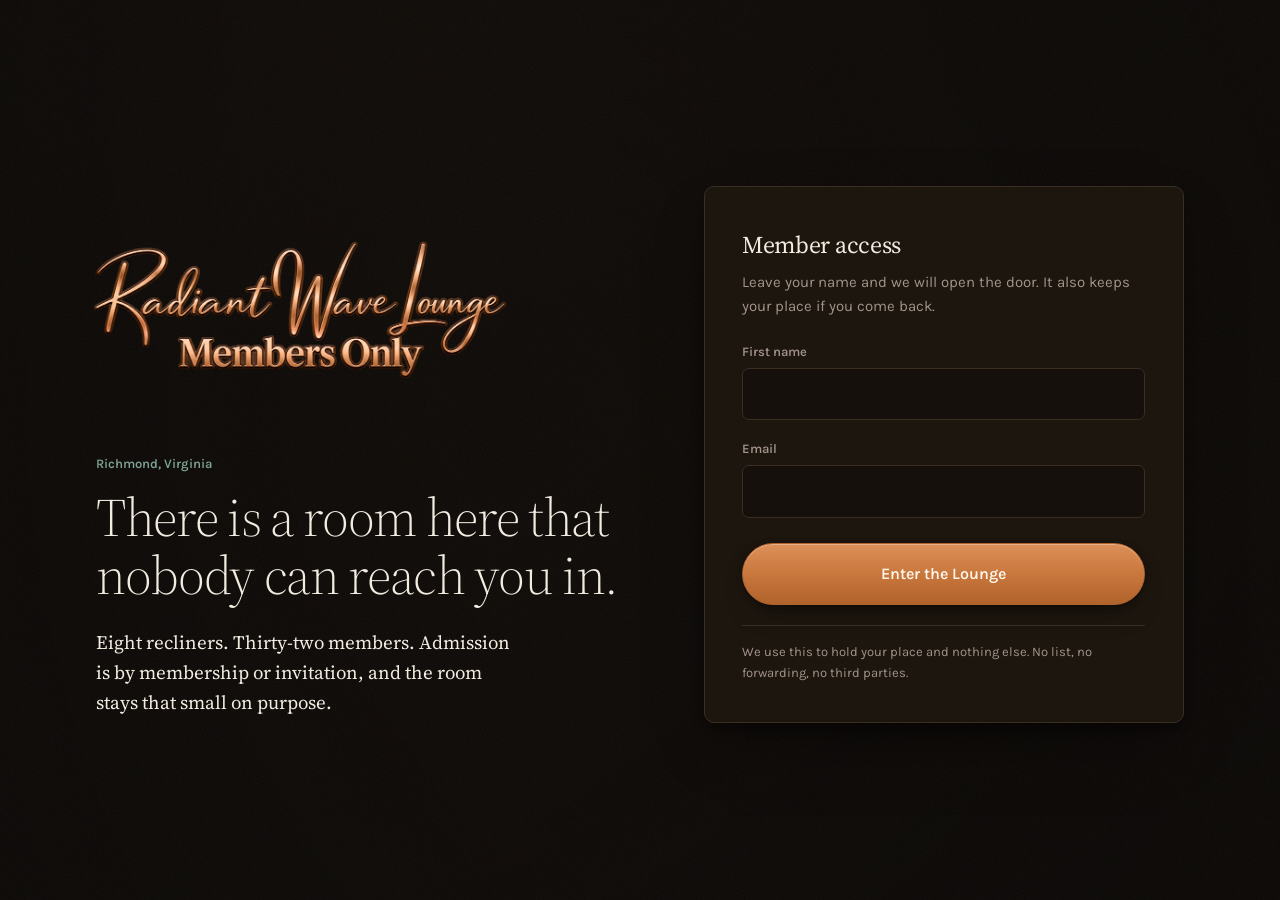
==== index.html @ 7bca068e "Add RWT-iDecide, a branching decision funnel A config-driven engine that walks a visitor through a s" ====
<!doctype html>
<html lang="en">
<head>
<meta charset="utf-8">
<meta name="viewport" content="width=device-width, initial-scale=1">
<title>Radiant Wave Lounge</title>
<meta name="description" content="Sixty minutes in Richmond where nobody can reach you.">
<meta name="robots" content="noindex">

<link rel="preconnect" href="https://fonts.googleapis.com">
<link rel="preconnect" href="https://fonts.gstatic.com" crossorigin>
<link rel="stylesheet" href="https://fonts.googleapis.com/css2?family=Karla:wght@400;500;600&family=Source+Serif+4:ital,opsz,wght@0,8..60,300..700;1,8..60,300..500&display=swap">
<link rel="stylesheet" href="assets/css/idecide.css">
</head>
<body>

<noscript>
  <div class="boot">
    <h1>This page needs JavaScript</h1>
    <p>The funnel sorts you as you answer, so it runs in the browser. Switch JavaScript on and reload.</p>
  </div>
</noscript>

<div class="boot" id="booting">
  <h1>Opening</h1>
  <p>One moment.</p>
</div>

<script src="config.js"></script>
<script src="data/funnel.js"></script>
<script src="assets/js/blocks.js"></script>
<script src="assets/js/engine.js"></script>
<script>IDecide.start();</script>

</body>
</html>
---- assets/css/idecide.css ----
/* ==================================================================
   RWT-iDecide

   Cream, copper, and copper's patina. Source Serif speaks; Karla
   labels. The room is made of light, so the page has atmosphere
   rather than being flat paper: a warm field, fine grain, and
   shadows tinted brown rather than grey.

   The choice plate is the product. Everything else is quiet.
   ================================================================== */

:root{
  color-scheme: light;

  /* ground */
  --paper:#EFE9DC;
  --paper-lift:#F6F2E9;      /* the warm side of the field */
  --paper-deep:#E5DDCC;
  --paper-sink:#DCD2BE;      /* the far corner of the field */
  --paper-edge:#D3C8B2;
  --line:#00000012;

  /* ink */
  --ink:#231B14;
  --ink-mid:#5C4E42;
  --ink-soft:#6E5F52;

  /* copper and its patina */
  --copper:#9A5527;
  --copper-deep:#7E4218;
  --copper-lift:#B96C34;
  --copper-glow:#C8763C;
  --copper-wash:#9A552710;
  --copper-wash-2:#9A55271F;
  --patina:#4E6F66;
  --warn:#8E3B2A;

  /* the room */
  --room:#15100C;
  --room-ink:#EDE4D6;
  --room-dim:#A2948A;
  --room-edge:#2E241D;

  /* warm shadow, never grey */
  --lift-1:0 1px 2px #3A200C0D;
  --lift-2:0 2px 4px #3A200C0F, 0 10px 24px -14px #3A200C2E;
  --lift-3:0 4px 10px #3A200C14, 0 22px 48px -20px #3A200C3D;

  --serif:"Source Serif 4",Georgia,"Times New Roman",serif;
  --ui:"Karla",ui-sans-serif,system-ui,-apple-system,"Segoe UI",sans-serif;
  --mono:ui-monospace,"Cascadia Code",Consolas,monospace;

  --measure:36rem;
  --gap:clamp(1.25rem,4vw,2.75rem);
  --radius:10px;
  --radius-sm:7px;

  /* one speed vocabulary: nothing here waits on an animation */
  --fast:120ms;
  --base:180ms;
  --slow:260ms;
  --ease:cubic-bezier(.22,.61,.36,1);
}

/* ==================================================================
   THE DARK SURFACE
   A slide marked "surface":"dark" takes the whole page. Redefining
   tokens rather than overriding components keeps every block working.
   ================================================================== */
body.is-dark{
  --paper:#15100C;
  --paper-lift:#221A13;
  --paper-deep:#1D160F;
  --paper-sink:#0C0806;
  --paper-edge:#3A2E23;
  --line:#FFFFFF14;

  --ink:#F2EBE0;
  --ink-mid:#BCAC9C;
  --ink-soft:#A2948A;

  --copper:#C8763C;
  --copper-deep:#B0632C;
  --copper-lift:#DC9058;
  --copper-glow:#E8A56B;
  --copper-wash:#C8763C14;
  --copper-wash-2:#C8763C26;
  --patina:#7FA396;

  --lift-1:0 1px 2px #0000004D;
  --lift-2:0 2px 6px #00000059, 0 14px 30px -16px #00000080;
  --lift-3:0 6px 16px #00000066, 0 28px 60px -24px #00000099;
}

*,*::before,*::after{box-sizing:border-box}
html{-webkit-text-size-adjust:100%}

body{
  margin:0;
  color:var(--ink);
  font-family:var(--serif);
  font-optical-sizing:auto;
  font-size:17px;
  line-height:1.65;
  -webkit-font-smoothing:antialiased;
  text-rendering:optimizeLegibility;

  /* The field: warm high-left, sinking to the far corner. Gives the
     page a direction of light instead of a flat fill. */
  background-color:var(--paper);
  background-image:
    radial-gradient(120% 90% at 12% -10%, var(--paper-lift) 0%, transparent 58%),
    radial-gradient(100% 80% at 100% 108%, var(--paper-sink) 0%, transparent 62%);
  background-attachment:fixed;
  transition:background-color var(--slow) var(--ease);
}

/* Fine grain, so the ground reads as a material and not a fill.
   Barely visible on purpose - if you can see it, it is too strong. */
body::after{
  content:"";
  position:fixed;
  inset:0;
  pointer-events:none;
  z-index:1;
  opacity:.035;
  background-image:url("data:image/svg+xml,%3Csvg xmlns='http://www.w3.org/2000/svg' width='140' height='140'%3E%3Cfilter id='n'%3E%3CfeTurbulence type='fractalNoise' baseFrequency='.85' numOctaves='3'/%3E%3C/filter%3E%3Crect width='140' height='140' filter='url(%23n)'/%3E%3C/svg%3E");
}
body.is-dark::after{opacity:.05}

/* ==================================================================
   THE DRIFTING LIGHT
   Slow colour moving behind the dark screens, the way light moves in
   the room itself. Two layers at different rates so it never repeats
   visibly. Painted only while a dark slide is up, and switched off
   entirely for anyone who asked for less motion.
   ================================================================== */
.aurora{
  position:fixed;
  inset:0;
  z-index:0;
  pointer-events:none;
  overflow:hidden;
  opacity:0;
  transition:opacity 900ms var(--ease);
}
body.is-dark .aurora{opacity:1}

.aurora span{
  position:absolute;
  inset:-30%;
  display:block;
  filter:blur(70px);
  will-change:transform;
}
.aurora__a{animation:drift-a 38s ease-in-out infinite alternate}
.aurora__b{animation:drift-b 53s ease-in-out infinite alternate}

/* The colour itself is defined only for the dark screens, so on a
   light page the layer is genuinely empty rather than merely faded
   out - no chance of it bleeding through mid-transition. */
body.is-dark .aurora__a{
  background:
    radial-gradient(28% 34% at 26% 32%, #9A552747 0%, transparent 64%),
    radial-gradient(24% 30% at 74% 66%, #4E6F6633 0%, transparent 66%);
}
body.is-dark .aurora__b{
  background:
    radial-gradient(30% 26% at 62% 22%, #C8763C33 0%, transparent 66%),
    radial-gradient(26% 32% at 30% 78%, #7FA39626 0%, transparent 68%);
}
@keyframes drift-a{
  0%  {transform:translate3d(-3%,2%,0) scale(1)}
  50% {transform:translate3d(4%,-4%,0) scale(1.14)}
  100%{transform:translate3d(-1%,5%,0) scale(1.04)}
}
@keyframes drift-b{
  0%  {transform:translate3d(3%,-2%,0) scale(1.08)}
  50% {transform:translate3d(-5%,4%,0) scale(1)}
  100%{transform:translate3d(2%,-5%,0) scale(1.12)}
}
@media (prefers-reduced-motion:reduce){
  .aurora span{animation:none}
}

button,input,select,textarea{font:inherit;color:inherit}
img{max-width:100%;height:auto}

/* Components set their own display, which would otherwise beat the
   browser's [hidden] rule and leave hidden things on screen. */
[hidden]{display:none !important}

::selection{background:var(--copper);color:var(--paper)}

:focus-visible{
  outline:2px solid var(--copper);
  outline-offset:3px;
  border-radius:3px;
}
/* The engine moves focus to the heading on every route change so
   screen readers announce the slide. Nobody needs to see that. */
.head:focus,.head:focus-visible,
.slide:focus,.slide:focus-visible,
.done:focus,.done:focus-visible{outline:none}

/* ==================================================================
   SHELL
   ================================================================== */

.app{min-height:100vh;min-height:100dvh;position:relative;z-index:2}

.stage{
  display:flex;
  justify-content:center;
  align-items:flex-start;
  min-height:100vh;
  min-height:100dvh;
  min-width:0;
  padding:clamp(3.5rem,8vh,5.5rem) var(--gap) clamp(3rem,7vh,4.5rem);
}

/* Auto margins centre a short slide and collapse on a tall one.
   align-items:center would push the top of a tall slide above the
   scroll origin, where nobody can reach it. */
.slide{width:100%;min-width:0;max-width:var(--measure);margin-block:auto}
.slide--editorial{max-width:72rem}
.slide--editorial.slide--wide{max-width:80rem}
.slide--wide{max-width:48rem}
.slide--cinema{max-width:108rem;position:relative}
/* Nothing on a film slide sits in a column - the title card and the
   end card are both centred on the frame itself. */
.slide--cinema .prose{max-width:34rem;margin-inline:auto;text-align:center}
/* a margin of dark all round, so the picture is framed rather than
   edge to edge */
.stage:has(.slide--cinema){padding:clamp(1.25rem,4vh,3rem) clamp(1.25rem,3vw,3.5rem)}

/* ---------- the quiet way back ------------------------------------
   No step counter, no breadcrumb. One ghost control that stays out of
   the way until you look for it, plus Backspace. */
.back{
  position:fixed;
  top:clamp(1rem,2.5vh,1.6rem);
  left:clamp(1rem,2.5vw,1.6rem);
  z-index:10;
  display:grid;
  place-items:center;
  width:38px;height:38px;
  border-radius:50%;
  border:1px solid transparent;
  background:none;
  color:var(--ink-soft);
  cursor:pointer;
  opacity:.28;
  transition:opacity var(--fast),background var(--fast),border-color var(--fast),color var(--fast),scale var(--fast);
}
.back:hover{opacity:1;background:var(--copper-wash);border-color:var(--paper-edge);color:var(--copper)}
.back:focus-visible{opacity:1}
.back:active{scale:.93}

/* ==================================================================
   SPLIT - the pitch on one side, the sign-in on the other.
   ================================================================== */
.slide--split{max-width:68rem}
.split__text,.split__panel{min-width:0}
.split__text .prose{max-width:26rem}

@media (min-width:900px){
  .slide--split{
    display:grid;
    grid-template-columns:1.05fr .95fr;
    gap:clamp(2.5rem,6vw,5.5rem);
    align-items:center;
  }
}
@media (max-width:899px){.split__panel{margin-top:2.5rem}}

.split__panel .form{
  margin:0;
  background:var(--paper-deep);
  border:1px solid var(--paper-edge);
  border-radius:var(--radius);
  padding:clamp(1.5rem,3.5vw,2.35rem);
  box-shadow:var(--lift-3);
}
.split__panel .form__grid{grid-template-columns:1fr;gap:1.15rem}
.split__panel .form__submit{margin-top:1.6rem}
.split__panel .btn{width:100%;justify-content:center;padding-block:1.05rem}

/* ==================================================================
   EDITORIAL
   ================================================================== */

.eyebrow{
  font-family:var(--ui);
  font-size:.8125rem;
  font-weight:600;
  color:var(--patina);
  margin:0 0 1rem;
  line-height:1.5;
}
.eyebrow span{display:block;color:var(--ink-soft);font-weight:400}

.head{
  font-family:var(--serif);
  font-weight:300;
  font-size:clamp(2.05rem,5vw,3.05rem);
  line-height:1.08;
  letter-spacing:-.025em;
  margin:0 0 1.35rem;
  text-wrap:balance;
}
.slide--entry .head{font-size:clamp(2.15rem,5.4vw,3.35rem)}

.prose{margin:0 0 1.15rem;max-width:34rem;color:var(--ink-mid)}
.prose:last-child{margin-bottom:0}
.prose--lede{font-size:1.185rem;line-height:1.6;color:var(--ink)}
.prose strong{font-weight:600;color:var(--ink)}

.spec{
  font-family:var(--ui);
  font-size:.9375rem;
  color:var(--ink-soft);
  margin:-.6rem 0 1.35rem;
}

.aside{
  position:relative;
  padding:1rem 1.15rem 1rem 1.25rem;
  margin:1.75rem 0;
  border-radius:var(--radius-sm);
  background:var(--copper-wash);
  color:var(--ink-mid);
  font-size:1rem;
  line-height:1.62;
}
.aside::before{
  content:"";
  position:absolute;
  left:0;top:.85rem;bottom:.85rem;
  width:2px;
  border-radius:2px;
  background:var(--patina);
}
.aside p{margin:0 0 .65rem;max-width:32rem}
.aside p:last-child{margin:0}
.aside strong{color:var(--ink);font-weight:600}

/* debug only */
.buildnote{
  font-family:var(--ui);
  font-size:.8125rem;
  line-height:1.6;
  background:var(--copper-wash);
  border:1px dashed var(--copper);
  border-radius:var(--radius-sm);
  padding:.7rem .9rem;
  margin:0 0 1.5rem;
  color:var(--ink-soft);
}
.buildnote b{color:var(--copper);font-weight:600;display:block;margin-bottom:.15rem}
.slideid{
  font-family:var(--ui);
  font-size:.75rem;
  letter-spacing:.06em;
  color:var(--copper);
  margin:0 0 .5rem;
}

/* ==================================================================
   THE ROOM - a dark panel on the light page.
   ================================================================== */
.room{
  background:var(--room);
  color:var(--room-ink);
  border-radius:var(--radius);
  padding:clamp(1.75rem,5vw,2.75rem);
  margin:0 0 2rem;
  box-shadow:var(--lift-3);
}
.room .prose{color:#EDE4D6C4}
.room .prose strong{color:var(--room-ink)}
.room .head{color:var(--room-ink)}
.room .eyebrow,.room .eyebrow span{color:var(--room-dim)}
.room .aside{background:#C8763C14;color:#EDE4D6AD}
.room .aside::before{background:var(--copper-lift)}
.room .aside strong{color:var(--room-ink)}
.room :focus-visible{outline-color:var(--copper-lift)}

/* ==================================================================
   THE FILM
   Black, then a line of type in the middle of it, then a slow
   dissolve into the picture. The picture takes nearly the whole
   screen but keeps a margin of dark around it, so it reads as
   something framed rather than a browser gone fullscreen. When it
   ends the way onward appears in the middle of the frame.
   ================================================================== */

/* The picture supplies the height; the film is exactly its box, so
   the end card centres on the frame and not on something 8px taller.
   The reel is already present while the card is up - it is simply
   transparent - so there is height to fill from the first frame. */
.film{
  position:relative;
  width:100%;
  line-height:0;
  border-radius:var(--radius);
}
.film > *{line-height:1.65}

/* ---------- the card ---------- */
.titlecard{
  position:absolute;
  inset:0;
  z-index:4;
  display:flex;
  flex-direction:column;
  align-items:center;
  justify-content:center;
  padding:clamp(1.5rem,6vw,4rem);
  text-align:center;
  cursor:pointer;
  opacity:0;
  transition:opacity 900ms var(--ease);
}
.film.is-carding .titlecard{opacity:1;transition-duration:800ms}
.film.is-rolling .titlecard{opacity:0;pointer-events:none}

/* Three, two, one. One numeral, swapping in place - a reserved box
   so the line above it never shifts as the digits change. */
.countdown{
  display:grid;
  place-items:center;
  min-height:clamp(3.5rem,9vh,5.5rem);
  margin-top:clamp(1.25rem,3.5vh,2.25rem);
}
.countdown__n{
  font-family:var(--serif);
  font-size:clamp(2.4rem,6vw,4rem);
  font-weight:200;
  line-height:1;
  letter-spacing:-.03em;
  color:var(--copper);
  font-variant-numeric:tabular-nums;
  opacity:0;
}
.countdown__n.is-tick{animation:tick 900ms var(--ease) both}
@keyframes tick{
  0%  {opacity:0;scale:1.3}
  20% {opacity:1;scale:1}
  70% {opacity:1;scale:1}
  100%{opacity:.12;scale:.95}
}
@media (prefers-reduced-motion:reduce){
  .countdown{display:none}
}

/* ==================================================================
   BACKGROUND FILM
   Behind the whole page, under a scrim heavy enough that the type in
   front of it never has to fight the footage.
   ================================================================== */
.bg{
  position:fixed;
  inset:0;
  z-index:0;
  overflow:hidden;
  pointer-events:none;
}
.bg__video{
  width:100%;
  height:100%;
  object-fit:cover;
  display:block;
  opacity:0;
  scale:1.04;
  transition:opacity 1600ms var(--ease);
}
.bg.is-ready .bg__video{opacity:1}
.bg__scrim{
  position:absolute;
  inset:0;
  /* Heavy enough that the type never fights the footage, light
     enough that there is visibly footage back there. Darkest at the
     edges where nothing is read. */
  background:
    linear-gradient(90deg,#0C0907D9 0%,#0C09079E 38%,#0C0907CC 100%),
    radial-gradient(100% 90% at 42% 45%,transparent 0%,#0C0907A8 100%);
}
/* the drifting light is redundant once there is real footage back there */
body.has-bg .aurora{opacity:0}

/* the slide's eyebrow, given the whole screen */
.titlecard .eyebrow{
  font-family:var(--serif);
  font-size:clamp(1.85rem,4.6vw,3.4rem);
  font-weight:300;
  letter-spacing:-.025em;
  line-height:1.14;
  color:var(--ink);
  margin:0;
  max-width:22ch;
  text-wrap:balance;
}
.titlecard .eyebrow span{
  display:block;
  color:var(--ink-mid);
  font-weight:300;
  margin-top:.15em;
}

/* ---------- the picture ---------- */
.film .reel{
  opacity:0;
  transition:opacity 1500ms var(--ease);
}
.film.is-rolling .reel{opacity:1}

.reel{
  background:var(--room);
  border-radius:var(--radius);
  overflow:hidden;
  margin:0 0 2rem;
  color:var(--room-ink);
  box-shadow:var(--lift-3);
}
.reel__screen{
  position:relative;
  aspect-ratio:16/9;
  display:grid;
  place-items:center;
  background:radial-gradient(62% 76% at 50% 52%,#2A1F18 0%,#15100C 72%);
}

.reel--full{background:transparent;margin:0;box-shadow:none}
.reel--full .reel__screen{
  aspect-ratio:auto;
  min-height:min(84vh,58rem);
  border-radius:var(--radius);
  box-shadow:var(--lift-3),0 0 90px -30px #C8763C4D;
}
.reel--full .reel__screen video{
  position:absolute;inset:0;
  width:100%;height:100%;
  object-fit:cover;
  border-radius:var(--radius);
}
.reel--full .reel__bloom{
  inset:34% 40%;
  filter:blur(56px);
  background:radial-gradient(circle,#9A552738 0%,transparent 72%);
}
.reel--full .reel__play{width:88px;height:88px}

/* when it has played, the picture steps back so the button can lead */
.film.is-ended .reel__screen::after{
  content:"";
  position:absolute;
  inset:0;
  border-radius:inherit;
  background:radial-gradient(70% 60% at 50% 50%,#000000A6 0%,#0000005C 72%);
  animation:scrim 600ms var(--ease) both;
}
@keyframes scrim{from{opacity:0}to{opacity:1}}

.reel__bloom{
  position:absolute;
  inset:18% 22%;
  border-radius:50%;
  background:radial-gradient(circle,#9A552766 0%,transparent 70%);
  filter:blur(18px);
  pointer-events:none;
}
.reel--playing .reel__bloom{animation:breathe 6s ease-in-out infinite}
@keyframes breathe{
  0%,100%{opacity:.55;scale:1}
  50%{opacity:1;scale:1.09}
}

.reel__play{
  position:relative;
  background:#00000040;
  border:1px solid #FFFFFF26;
  border-radius:50%;
  width:74px;height:74px;
  cursor:pointer;
  color:var(--room-ink);
  display:grid;place-items:center;
  backdrop-filter:blur(6px);
  transition:border-color var(--fast),background var(--fast),scale var(--fast);
}
.reel__play:hover{border-color:var(--copper-lift);background:#9A552733;scale:1.05}
.reel__play:active{scale:.96}
.reel__play svg{translate:2px 0}
.reel__play:focus-visible{outline-color:var(--copper-lift)}

.reel__bar{
  position:absolute;
  left:0;right:0;bottom:0;
  height:2px;
  width:0;
  background:var(--copper-glow);
  transition:width var(--base) linear;
  z-index:2;
}
.reel{position:relative}

.reel__unmute,.reel__skip{
  position:absolute;
  bottom:1.25rem;
  z-index:3;
  background:#0000004D;
  border:1px solid #FFFFFF2E;
  border-radius:100px;
  padding:.38rem .95rem;
  cursor:pointer;
  color:#EDE4D6;
  font-family:var(--ui);
  font-size:.8125rem;
  font-weight:500;
  backdrop-filter:blur(8px);
  transition:background var(--fast),border-color var(--fast),scale var(--fast);
}
.reel__unmute{left:1.25rem}
.reel__skip{right:1.25rem}
.reel__unmute:hover,.reel__skip:hover{background:#00000080;border-color:#FFFFFF5C}
.reel__unmute:active,.reel__skip:active{scale:.95}

.reel__script{
  border-top:1px solid var(--room-edge);
  padding:.9rem 1.1rem 1.1rem;
  font-family:var(--ui);
  font-size:.8125rem;
  line-height:1.65;
  color:var(--room-dim);
  white-space:pre-wrap;
}
.reel__script b{display:block;color:var(--copper-lift);margin-bottom:.4rem;font-weight:600}

/* ---------- the end card ---------- */
.slide--cinema .choices{
  position:absolute;
  inset:0;
  z-index:5;
  display:flex;
  align-items:center;
  justify-content:center;
  margin:0;
  padding:1.5rem;
  pointer-events:none;
}
.slide--cinema .choices .choice{
  pointer-events:auto;
  width:auto;
  min-width:17rem;
  max-width:26rem;
}
@media (prefers-reduced-motion:reduce){
  .titlecard,.film .reel{transition:none}
}

/* ==================================================================
   THE ROOM PLAN
   ================================================================== */
.plan{width:100%;max-width:23rem;margin:0 0 .55rem;display:block}
.plan__cap{
  font-family:var(--ui);
  font-size:.75rem;
  letter-spacing:.02em;
  color:var(--ink-soft);
  margin:0 0 2.25rem;
  max-width:23rem;
  text-align:center;
}
.plan__screen{fill:none;stroke:var(--copper);stroke-width:1.1}
.plan__chair{fill:none;stroke:var(--patina);stroke-width:1.1}
.plan__floor{fill:none;stroke:var(--paper-edge);stroke-width:1;stroke-dasharray:3 4}

/* ==================================================================
   EDITORIAL COLUMNS
   The heading takes the left and holds it; everything the visitor
   reads or touches runs down the right. A single stacked column
   leaves two thirds of a desktop screen empty.
   ================================================================== */
.cols{display:grid;gap:1.75rem}
/* Grid items default to min-width:auto, so a wide table inside the
   body column would stretch the page instead of scrolling in place. */
.cols__head,.cols__body{min-width:0}

@media (min-width:1000px){
  .cols{
    grid-template-columns:minmax(0,20rem) minmax(0,1fr);
    gap:clamp(2.5rem,5vw,4.5rem);
    align-items:start;
  }
  /* The heading stays with you while the right column is long. */
  .cols__head{position:sticky;top:clamp(3.5rem,8vh,5.5rem)}
  .slide--wide .cols{grid-template-columns:minmax(0,21rem) minmax(0,1fr)}
}

.cols__head .head{margin-bottom:0}
.cols__head .eyebrow{margin-bottom:.85rem}
.cols__body > *:first-child{margin-top:0}
.cols__body > *:last-child{margin-bottom:0}
.cols__body .prose{max-width:38rem}

/* ==================================================================
   BIG MEDIA
   Photography of a room like this is the argument. It is shown at
   the size of the argument.
   ================================================================== */
.media{display:grid;gap:.75rem;margin:1.75rem 0}
/* Two images sit side by side and stay big; three put the lead
   across the top with the others beneath. */
.media--2,.media--3{grid-template-columns:repeat(2,minmax(0,1fr))}
.media--3 .media__cell--lead{grid-column:1/-1}
@media (max-width:620px){
  .media--2,.media--3{grid-template-columns:minmax(0,1fr)}
}

.media__cell{
  margin:0;
  border-radius:var(--radius);
  overflow:hidden;
  background:var(--paper-deep);
  box-shadow:var(--lift-2);
  aspect-ratio:4/3;
  /* big, but never so tall that the buttons fall off the screen */
  max-height:min(38vh,22rem);
}
.media--1 .media__cell,
.media--3 .media__cell--lead{aspect-ratio:16/9;max-height:min(42vh,26rem)}
.media__cell{position:relative}
.media__cell img{width:100%;height:100%;object-fit:cover;display:block}

/* A caption that sits on the image rather than under it, so a row of
   pictures keeps its rhythm. Only shown where there is something
   worth saying about what the picture is. */
.media__cap{
  position:absolute;
  left:0;right:0;bottom:0;
  padding:1.6rem .9rem .7rem;
  font-family:var(--ui);
  font-size:.75rem;
  line-height:1.45;
  color:#F4EDE3;
  background:linear-gradient(180deg,transparent 0%,#0C0907C7 65%);
}

/* the mark */
.logo{
  display:block;
  width:clamp(3.25rem,6vw,4.25rem);
  height:auto;
  margin:0 0 1.5rem;
}
/* a full lockup, not a badge - it carries the name and the promise,
   so it leads the page rather than sitting in a corner of it */
.logo--wide{
  width:min(100%,26rem);
  margin:0 0 1.75rem;
  margin-left:-.35rem;   /* the script overhangs its own box on the left */
}
.titlecard .logo{margin:0 auto 1.75rem;opacity:.9}

/* waiting on photography */
.media__cell--empty{
  display:grid;
  place-items:center;
  padding:1.5rem;
  border:1px dashed var(--paper-edge);
  background:
    linear-gradient(135deg,var(--copper-wash) 0%,transparent 55%),
    var(--paper-deep);
  box-shadow:none;
}
.media__note{
  font-family:var(--ui);
  font-size:.875rem;
  line-height:1.55;
  color:var(--ink-soft);
  text-align:center;
  max-width:22rem;
}
.room .media__cell--empty{
  background:linear-gradient(135deg,#C8763C14 0%,transparent 55%),#1C1510;
  border-color:var(--room-edge);
}
.room .media__note{color:var(--room-dim)}

/* ==================================================================
   THE BUTTON ROW
   Real buttons, side by side. They only stack when the screen is
   genuinely too narrow to hold them.
   ================================================================== */

.choices{
  display:grid;
  gap:.75rem;
  margin:2.25rem 0 0;
  grid-template-columns:repeat(auto-fit,minmax(15rem,1fr));
}
/* one action should not span the whole screen */
.choices[data-count="1"]{grid-template-columns:minmax(0,22rem)}
.choices[data-count="2"],
.choices[data-count="4"]{grid-template-columns:repeat(2,minmax(0,1fr))}
.choices[data-count="3"]{grid-template-columns:repeat(3,minmax(0,1fr))}
/* full sentences need room to breathe; two across, never three */
.choices[data-longest="long"]{grid-template-columns:repeat(auto-fit,minmax(20rem,1fr))}

/* the editorial column is narrower, so the row is too */
.cols__body .choices{margin-top:1.75rem}

@media (max-width:719px){
  .choices,
  .choices[data-count="1"],
  .choices[data-count="2"],
  .choices[data-count="3"],
  .choices[data-count="4"],
  .choices[data-longest="long"]{grid-template-columns:minmax(0,1fr)}
}

.choice{
  position:relative;
  display:flex;
  flex-direction:column;
  align-items:center;
  justify-content:center;
  gap:.1rem;
  width:100%;
  min-height:3.9rem;
  text-align:center;
  font-family:var(--ui);
  font-size:1.0125rem;
  font-weight:600;
  line-height:1.35;
  padding:1rem 1.9rem;
  cursor:pointer;
  border:1px solid transparent;
  /* A pill. Nothing else in the build is this shape, so a button is
     never mistaken for a card you can select. */
  border-radius:999px;
  background:none;
  color:var(--ink);
  isolation:isolate;
  transition:
    background var(--fast) var(--ease),
    border-color var(--fast) var(--ease),
    color var(--fast) var(--ease),
    box-shadow var(--base) var(--ease),
    opacity var(--base) var(--ease),
    translate var(--fast) var(--ease);
}

.choice__text{display:block}
.choice__note{
  display:block;
  font-weight:500;
  font-size:.8125rem;
  letter-spacing:.01em;
  opacity:.8;
  margin-top:.2rem;
}

/* --- weights ---------------------------------------------------- */

/* Secondary: a raised pill in paper, lit from the top edge. */
.choice--secondary{
  background:linear-gradient(180deg,#FFFFFF 0%,var(--paper-lift) 46%,var(--paper-deep) 100%);
  border-color:var(--paper-edge);
  box-shadow:var(--lift-2),inset 0 1px 0 #FFFFFFB8;
}
.choice--secondary:hover{
  border-color:var(--copper);
  color:var(--copper-deep);
  box-shadow:var(--lift-3),inset 0 1px 0 #FFFFFF,0 0 0 4px var(--copper-wash);
  translate:0 -2px;
}

/* Primary: copper, graded top to bottom, with a hairline of light
   along the top edge so it reads as a raised surface. */
.choice--primary{
  background:linear-gradient(180deg,var(--copper-lift) 0%,var(--copper) 52%,var(--copper-deep) 100%);
  border-color:var(--copper-deep);
  color:#FFF7EC;
  box-shadow:var(--lift-2),inset 0 1px 0 #FFFFFF4D;
}
.choice--primary:hover{
  background:linear-gradient(180deg,#C87B42 0%,var(--copper-lift) 52%,var(--copper) 100%);
  box-shadow:var(--lift-3),inset 0 1px 0 #FFFFFF66,0 0 0 5px var(--copper-wash-2);
  translate:0 -2px;
}

/* An exit is not a button: no pill, no weight, its own line. */
.choice--quiet{
  grid-column:1/-1;
  min-height:0;
  border:0;
  background:none;
  box-shadow:none;
  color:var(--ink-soft);
  font-size:.9375rem;
  font-weight:500;
  padding:.7rem .35rem;
  text-decoration:underline;
  text-underline-offset:4px;
  text-decoration-color:transparent;
  transition:color var(--fast),text-decoration-color var(--fast);
}
.choice--quiet:hover{
  color:var(--copper);
  background:none;
  translate:0;
  box-shadow:none;
  text-decoration-color:var(--copper);
}

.choice:active{translate:0 1px;box-shadow:var(--lift-1),inset 0 1px 0 #FFFFFF4D}

/* --- the commit: confirm the pick, then move -------------------- */
.choices--committed .choice{pointer-events:none}
.choices--committed .choice:not(.is-chosen){opacity:.22;translate:0}
.choice.is-chosen{
  background:linear-gradient(180deg,#CE8047 0%,var(--copper-lift) 52%,var(--copper) 100%);
  border-color:var(--copper-deep);
  color:#FFF8EE;
  box-shadow:var(--lift-3),inset 0 1px 0 #FFFFFF73,0 0 0 6px var(--copper-wash-2);
  translate:0;
}

/* on the dark surface */
.room .choice--secondary{
  background:linear-gradient(180deg,#FFFFFF1C 0%,#FFFFFF0D 100%);
  border-color:var(--room-edge);
  color:var(--room-ink);
  box-shadow:var(--lift-2),inset 0 1px 0 #FFFFFF1F;
}
.room .choice--secondary:hover{
  border-color:var(--copper-lift);
  color:#FFF1E0;
  box-shadow:var(--lift-3),inset 0 1px 0 #FFFFFF2E,0 0 0 4px #C8763C1F;
}
.room .choice--quiet{color:var(--room-dim)}
.room .choice--quiet:hover{color:var(--copper-lift);text-decoration-color:var(--copper-lift)}

.choice--end{cursor:default}
.choice--end:hover{translate:0;box-shadow:var(--lift-2),inset 0 1px 0 #FFFFFFB8}

/* ==================================================================
   TILES - the focus menu.

   These are things you select, not places you go, so they must not
   look like the pills. Square corners, a flat card surface, no
   gradient, and a selected state that tints rather than fills - the
   solid copper fill read as a primary button and confused the two.
   ================================================================== */
.tiles{
  display:grid;
  grid-template-columns:repeat(auto-fit,minmax(14.5rem,1fr));
  gap:.55rem;
  margin:1.75rem 0;
}
.tile{
  position:relative;
  background:var(--paper-lift);
  border:1px solid var(--paper-edge);
  border-radius:4px;
  text-align:left;
  padding:1.05rem 1.15rem 1.2rem;
  padding-left:1.4rem;
  cursor:pointer;
  font-family:var(--serif);
  color:var(--ink);
  box-shadow:none;
  transition:background var(--fast),border-color var(--fast);
}
/* a selection rail down the left edge, filled when chosen */
.tile::before{
  content:"";
  position:absolute;
  left:0;top:-1px;bottom:-1px;
  width:3px;
  background:transparent;
  border-radius:4px 0 0 4px;
  transition:background var(--fast);
}
.tile:hover{background:var(--paper);border-color:var(--ink-soft)}
.tile:hover::before{background:var(--paper-edge)}

.tile[aria-pressed="true"]{
  background:var(--copper-wash);
  border-color:var(--copper);
}
.tile[aria-pressed="true"]::before{background:var(--copper)}
.tile[aria-pressed="true"] .tile__name{color:var(--copper-deep)}

.tile__name{
  display:block;
  font-size:1.185rem;
  font-weight:400;
  letter-spacing:-.012em;
  margin-bottom:.15rem;
  padding-right:1.6rem;
  transition:color var(--fast);
}
.tile__lede{
  display:block;
  font-style:italic;
  font-size:.9375rem;
  color:var(--ink-soft);
  margin-bottom:.6rem;
}
.tile__list{
  display:block;
  font-family:var(--ui);
  font-size:.875rem;
  line-height:1.6;
  color:var(--ink-soft);
}

/* a checkbox, because that is what this is */
.tile::after{
  content:"";
  position:absolute;
  top:1.05rem;right:1.15rem;
  width:17px;height:17px;
  border:1.5px solid var(--paper-edge);
  border-radius:4px;
  background:var(--paper);
  transition:background var(--fast),border-color var(--fast);
}
.tile:hover::after{border-color:var(--ink-soft)}
.tile[aria-pressed="true"]::after{
  background:var(--copper);
  border-color:var(--copper);
  /* the tick */
  background-image:url("data:image/svg+xml,%3Csvg xmlns='http://www.w3.org/2000/svg' viewBox='0 0 12 12'%3E%3Cpath d='M2.5 6.2 4.8 8.6 9.5 3.6' fill='none' stroke='%23FFF6EA' stroke-width='1.8' stroke-linecap='round' stroke-linejoin='round'/%3E%3C/svg%3E");
  background-size:13px;
  background-repeat:no-repeat;
  background-position:center;
}

.tiles__after{
  font-family:var(--ui);
  font-size:.875rem;
  color:var(--ink-soft);
  margin:-.5rem 0 1.75rem;
  max-width:32rem;
}

.room .tile{background:#FFFFFF08;border-color:var(--room-edge)}
.room .tile:hover{background:#FFFFFF12}
.room .tile[aria-pressed="true"]{background:#C8763C1A;border-color:var(--copper)}
.room .tile[aria-pressed="true"] .tile__name{color:var(--copper-lift)}
.room .tile::after{background:#00000040;border-color:var(--room-edge)}

/* ==================================================================
   PANELS - mechanism and objections, always behind a click.
   ================================================================== */
.panels{margin:1.75rem 0;display:flex;flex-direction:column;gap:.4rem}
.panel{
  border:1px solid var(--paper-edge);
  border-radius:var(--radius-sm);
  background:var(--paper-lift);
  overflow:hidden;
  transition:border-color var(--fast),box-shadow var(--fast);
}
.panel:hover{border-color:var(--copper)}
.panel[open]{box-shadow:var(--lift-2)}
.panel summary{
  cursor:pointer;
  list-style:none;
  padding:.95rem 1.15rem;
  font-size:1.0375rem;
  display:flex;
  gap:.85rem;
  align-items:center;
  transition:color var(--fast),background var(--fast);
}
.panel summary::-webkit-details-marker{display:none}
.panel summary:hover{color:var(--copper);background:var(--copper-wash)}
.panel summary::before{
  content:"";
  flex:0 0 auto;
  width:8px;height:8px;
  border-right:1.5px solid var(--copper);
  border-bottom:1.5px solid var(--copper);
  rotate:45deg;
  translate:0 -2px;
  transition:rotate var(--base) var(--ease),translate var(--base) var(--ease);
}
.panel[open] summary::before{rotate:225deg;translate:0 2px}
.panel__body{
  padding:0 1.15rem 1.15rem 2.75rem;
  color:var(--ink-mid);
  max-width:34rem;
  animation:unfold var(--slow) var(--ease) both;
}
@keyframes unfold{from{opacity:0;translate:0 -4px}to{opacity:1;translate:0 0}}
.panel__body p{margin:0 0 .8rem}
.panel__body p:last-child{margin:0}

.room .panel{background:#FFFFFF08;border-color:var(--room-edge)}
.room .panel summary{color:var(--room-ink)}
.room .panel__body{color:#EDE4D6AD}

/* ==================================================================
   LADDER - price options. Selecting one records the offer.
   ================================================================== */
.ladder{margin:1.75rem 0;display:flex;flex-direction:column;gap:.5rem}
.rung{
  position:relative;
  display:grid;
  grid-template-columns:auto 1fr auto;
  grid-template-areas:"mark name price" ". note unit";
  align-items:baseline;
  gap:.3rem 1rem;
  text-align:left;
  background:var(--paper-lift);
  border:1px solid var(--paper-edge);
  border-radius:var(--radius-sm);
  padding:1.05rem 1.2rem;
  cursor:pointer;
  font-family:var(--serif);
  color:var(--ink);
  box-shadow:var(--lift-1);
  transition:background var(--fast),border-color var(--fast),box-shadow var(--fast),translate var(--fast);
}
.rung:hover{border-color:var(--copper);box-shadow:var(--lift-2);translate:0 -1px}
.rung:active{translate:0;box-shadow:var(--lift-1)}
.rung[aria-pressed="true"]{
  border-color:var(--copper);
  background:var(--copper-wash);
  box-shadow:var(--lift-2),inset 0 0 0 1px var(--copper);
}

/* a radio dot, so the selected rung is unambiguous */
.rung__mark{
  grid-area:mark;
  align-self:center;
  width:17px;height:17px;
  border-radius:50%;
  border:1.5px solid var(--paper-edge);
  display:grid;place-items:center;
  transition:border-color var(--fast);
}
.rung:hover .rung__mark{border-color:var(--copper)}
.rung__mark::after{
  content:"";
  width:9px;height:9px;
  border-radius:50%;
  background:var(--copper);
  scale:0;
  transition:scale var(--base) var(--ease);
}
.rung[aria-pressed="true"] .rung__mark{border-color:var(--copper)}
.rung[aria-pressed="true"] .rung__mark::after{scale:1}

.rung__name{grid-area:name;font-size:1.1875rem;letter-spacing:-.012em}
.rung__price{
  grid-area:price;
  font-size:1.1875rem;
  color:var(--copper);
  white-space:nowrap;
  text-align:right;
  font-weight:600;
}
.rung__price small{font-family:var(--ui);font-size:.72rem;font-weight:500;color:var(--ink-soft)}
.rung__note{
  grid-area:note;
  font-family:var(--ui);
  font-size:.875rem;
  line-height:1.55;
  color:var(--ink-soft);
  margin:0;
  white-space:pre-line;
}
.rung__unit{
  grid-area:unit;
  font-family:var(--ui);
  font-size:.875rem;
  color:var(--ink-soft);
  text-align:right;
  white-space:nowrap;
}
@media (max-width:560px){
  .rung{
    grid-template-columns:auto 1fr;
    grid-template-areas:"mark name" ". price" ". note" ". unit";
    gap:.2rem .85rem;
  }
  .rung__price,.rung__unit{text-align:left}
  .rung__unit{white-space:normal}
}

/* ---------- a single headline price ---------- */
.price{
  border:1px solid var(--copper);
  border-radius:var(--radius-sm);
  background:var(--copper-wash);
  padding:1.15rem 1.35rem;
  margin:1.75rem 0;
}
.price__was{
  font-family:var(--ui);
  font-size:.875rem;
  color:var(--ink-soft);
  text-decoration:line-through;
}
.price__now{
  font-size:clamp(2.1rem,6vw,2.9rem);
  font-weight:300;
  line-height:1.02;
  letter-spacing:-.03em;
  color:var(--copper);
  margin:.15rem 0 .3rem;
}
.price__sub{font-family:var(--ui);font-size:.875rem;color:var(--ink-soft)}

/* ---------- the counter ---------- */
.counter{margin:1.75rem 0}
.counter__n{
  font-size:clamp(3rem,11vw,5rem);
  font-weight:200;
  line-height:.92;
  letter-spacing:-.045em;
  color:var(--copper);
  display:block;
}
.counter__n small{font-size:.36em;color:var(--ink-soft);font-weight:300;letter-spacing:0}
.counter__label{font-family:var(--ui);font-size:.9375rem;color:var(--ink-soft);margin:.5rem 0 0}
.room .counter__n{color:var(--copper-lift)}
.room .counter__label,.room .counter__n small{color:var(--room-dim)}

/* ---------- what the visitor picked ---------- */
.summary{
  border:1px solid var(--paper-edge);
  border-left:3px solid var(--copper);
  border-radius:var(--radius-sm);
  background:var(--paper-lift);
  padding:.95rem 1.15rem 1.05rem;
  margin:1.75rem 0 0;
}
.summary__label{
  font-family:var(--ui);
  font-size:.75rem;
  font-weight:600;
  letter-spacing:.04em;
  color:var(--ink-soft);
  margin:0 0 .35rem;
}
.summary__list{margin:0;padding:0;list-style:none;font-size:1.0375rem}
.summary__list li{margin:0 0 .2rem}
.summary__list li:last-child{margin:0}

/* ==================================================================
   COMPARE TABLE
   ================================================================== */
.compare-wrap{
  overflow-x:auto;
  margin:1.75rem 0;
  border:1px solid var(--paper-edge);
  border-radius:var(--radius-sm);
  background:var(--paper-lift);
}
table.compare{
  width:100%;
  min-width:30rem;
  border-collapse:collapse;
  font-family:var(--ui);
  font-size:.9375rem;
}
table.compare th,table.compare td{
  text-align:left;
  padding:.72rem .95rem;
  border-bottom:1px solid var(--line);
}
table.compare tbody tr:last-child th,
table.compare tbody tr:last-child td{border-bottom:0}
table.compare thead th{
  color:var(--ink-soft);
  font-weight:600;
  background:var(--paper-deep);
  border-bottom:1px solid var(--paper-edge);
}
table.compare tbody th{font-weight:400;color:var(--ink-soft)}
table.compare tbody tr:hover td,table.compare tbody tr:hover th{background:var(--copper-wash)}
table.compare td:last-child,table.compare thead th:last-child{color:var(--copper);font-weight:500}
table.compare caption{
  caption-side:bottom;
  text-align:left;
  padding:.7rem .95rem;
  color:var(--ink-soft);
  font-size:.8125rem;
}

/* ==================================================================
   FORMS
   ================================================================== */
.form{margin:1.75rem 0 0}
.form__grid{
  display:grid;
  grid-template-columns:repeat(auto-fit,minmax(13rem,1fr));
  gap:1.05rem .9rem;
}
.field{display:flex;flex-direction:column;gap:.35rem;min-width:0}
.field--full{grid-column:1/-1}
.field label{
  font-family:var(--ui);
  font-size:.8125rem;
  font-weight:600;
  color:var(--ink-soft);
}

/* Bordered rather than a bare underline: a field you can see is a
   field people fill in. */
.field input,.field select{
  background:var(--paper);
  border:1px solid var(--paper-edge);
  border-radius:var(--radius-sm);
  padding:.72rem .85rem;
  font-family:var(--serif);
  font-size:1.0375rem;
  color:var(--ink);
  min-width:0;
  box-shadow:inset 0 1px 2px #3A200C0A;
  transition:border-color var(--fast),box-shadow var(--fast),background var(--fast);
}
.field select{font-family:var(--ui);font-size:.9375rem}
.field input:hover,.field select:hover{border-color:var(--ink-soft)}
.field input:focus,.field select:focus{
  outline:0;
  border-color:var(--copper);
  box-shadow:0 0 0 3px var(--copper-wash-2);
  background:var(--paper-lift);
}
.field input::placeholder{color:var(--ink-soft);opacity:.55}
.field--error input,.field--error select{border-color:var(--warn)}
.field--error input:focus,.field--error select:focus{box-shadow:0 0 0 3px #8E3B2A1F}
.field__error{font-family:var(--ui);font-size:.8125rem;color:var(--warn)}

.consent{
  display:flex;
  gap:.7rem;
  align-items:flex-start;
  margin:1.5rem 0 0;
  font-family:var(--ui);
  font-size:.875rem;
  line-height:1.6;
  color:var(--ink-soft);
  max-width:34rem;
  cursor:pointer;
}
.consent input{
  flex:0 0 auto;
  width:18px;height:18px;
  margin:.1rem 0 0;
  accent-color:var(--copper);
  cursor:pointer;
}

.form__submit{margin-top:1.5rem;display:flex;flex-wrap:wrap;gap:.9rem;align-items:center}

.btn{
  display:inline-flex;
  align-items:center;
  gap:.6rem;
  font-family:var(--ui);
  font-size:1rem;
  font-weight:600;
  background:linear-gradient(180deg,var(--copper-lift) 0%,var(--copper) 52%,var(--copper-deep) 100%);
  color:#FFF7EC;
  border:1px solid var(--copper-deep);
  border-radius:999px;
  padding:.95rem 1.9rem;
  cursor:pointer;
  box-shadow:var(--lift-2),inset 0 1px 0 #FFFFFF4D;
  transition:background var(--fast),box-shadow var(--base),translate var(--fast);
}
.btn:hover{
  background:linear-gradient(180deg,#C87B42 0%,var(--copper-lift) 52%,var(--copper) 100%);
  box-shadow:var(--lift-3),inset 0 1px 0 #FFFFFF66,0 0 0 5px var(--copper-wash-2);
  translate:0 -1px;
}
.btn:active{translate:0 1px;box-shadow:var(--lift-1),inset 0 1px 0 #FFFFFF4D}
.btn:disabled{
  background:var(--paper-edge);
  border-color:var(--paper-edge);
  color:var(--ink-soft);
  cursor:progress;
  box-shadow:none;
  translate:0;
}
.btn--quiet{
  background:none;
  box-shadow:none;
  border-color:transparent;
  color:var(--ink-soft);
  box-shadow:none;
  font-weight:500;
  padding-inline:.6rem;
}
.btn--quiet:hover{background:var(--copper-wash);color:var(--copper);box-shadow:none;translate:0}
.btn:disabled:hover{background:var(--paper-edge);box-shadow:none;translate:0}

/* a spinner while a submission is in flight */
.btn[data-busy]::before{
  content:"";
  width:14px;height:14px;
  border-radius:50%;
  border:2px solid currentColor;
  border-top-color:transparent;
  animation:spin .6s linear infinite;
}
@keyframes spin{to{rotate:360deg}}

.form__title{
  font-family:var(--serif);
  font-size:1.5rem;
  font-weight:400;
  letter-spacing:-.018em;
  margin:0 0 .35rem;
  color:var(--ink);
}
.form__intro{
  font-family:var(--ui);
  font-size:.9375rem;
  line-height:1.6;
  color:var(--ink-soft);
  margin:0 0 1.4rem;
}
.form__footnote{
  font-family:var(--ui);
  font-size:.8125rem;
  line-height:1.6;
  color:var(--ink-soft);
  margin:1.2rem 0 0;
  padding-top:1.05rem;
  border-top:1px solid var(--paper-edge);
}
.form__status{font-family:var(--ui);font-size:.875rem;color:var(--warn);margin:.9rem 0 0}

/* ==================================================================
   CONFIRMATION
   ================================================================== */
.done{
  border:1px solid var(--copper);
  border-radius:var(--radius);
  background:var(--copper-wash);
  padding:clamp(1.5rem,4vw,2.25rem);
  margin-top:1rem;
}
.done .head{font-size:clamp(1.7rem,4.4vw,2.35rem);margin-bottom:.85rem}

/* ==================================================================
   ENGINE MESSAGES
   ================================================================== */
.boot{max-width:36rem;margin:0 auto;padding:clamp(3rem,12vh,7rem) var(--gap)}
.boot h1{font-weight:300;font-size:1.9rem;letter-spacing:-.02em;margin:0 0 1rem}
.boot p{margin:0 0 1rem;color:var(--ink-soft);max-width:32rem}
.boot code{
  font-family:var(--mono);
  font-size:.875rem;
  background:var(--paper-deep);
  padding:.15rem .4rem;
  border-radius:3px;
}
.boot pre{
  background:var(--paper-deep);
  padding:.9rem 1.1rem;
  border-radius:var(--radius-sm);
  overflow-x:auto;
  font-family:var(--mono);
  font-size:.8125rem;
  line-height:1.6;
}

.payload{
  position:fixed;
  inset:auto 0 0 0;
  max-height:45vh;
  overflow:auto;
  background:var(--room);
  color:var(--room-ink);
  font-family:var(--mono);
  font-size:.75rem;
  line-height:1.6;
  padding:1rem 1.25rem 1.5rem;
  z-index:20;
  border-top:2px solid var(--copper);
}
.payload b{color:var(--copper-lift);display:block;margin-bottom:.5rem;font-family:var(--ui);font-size:.8125rem}
.payload button{
  position:absolute;top:.6rem;right:1rem;
  background:none;
  border:1px solid var(--room-edge);
  border-radius:5px;
  color:var(--room-dim);
  cursor:pointer;
  padding:.15rem .6rem;
  font-family:var(--ui);
  font-size:.75rem;
}
.payload pre{margin:0;white-space:pre-wrap;word-break:break-word}

/* ==================================================================
   MOTION
   One choreography per slide change, all of it under 300ms, and all
   of it answering something the visitor did.
   ================================================================== */

.slide{animation:arrive var(--slow) var(--ease) both}
@keyframes arrive{from{opacity:0;translate:0 10px}to{opacity:1;translate:0 0}}

/* choices arrive one after another, so the list reads as a list */
.choice{animation:plate var(--slow) var(--ease) both;animation-delay:calc(var(--i,0) * 45ms + 60ms)}
@keyframes plate{from{opacity:0;translate:0 8px}to{opacity:1;translate:0 0}}

/* choices a film held back get their own entrance when it ends */
.choices--revealed .choice{animation-delay:calc(var(--i,0) * 60ms)}

/* The end card settles rather than slides: a button that arrives by
   moving would not be centred on the frame until it landed. */
.slide--cinema .choices--revealed .choice{
  animation:endcard 420ms var(--ease) both;
}
@keyframes endcard{from{opacity:0;scale:.94}to{opacity:1;scale:1}}

@media (prefers-reduced-motion:reduce){
  *,*::before,*::after{
    animation-duration:.001ms !important;
    animation-iteration-count:1 !important;
    transition-duration:.001ms !important;
    scroll-behavior:auto !important;
  }
  .choice:hover,.choice--primary:hover,.tile:hover,.rung:hover,.btn:hover{translate:0}
}
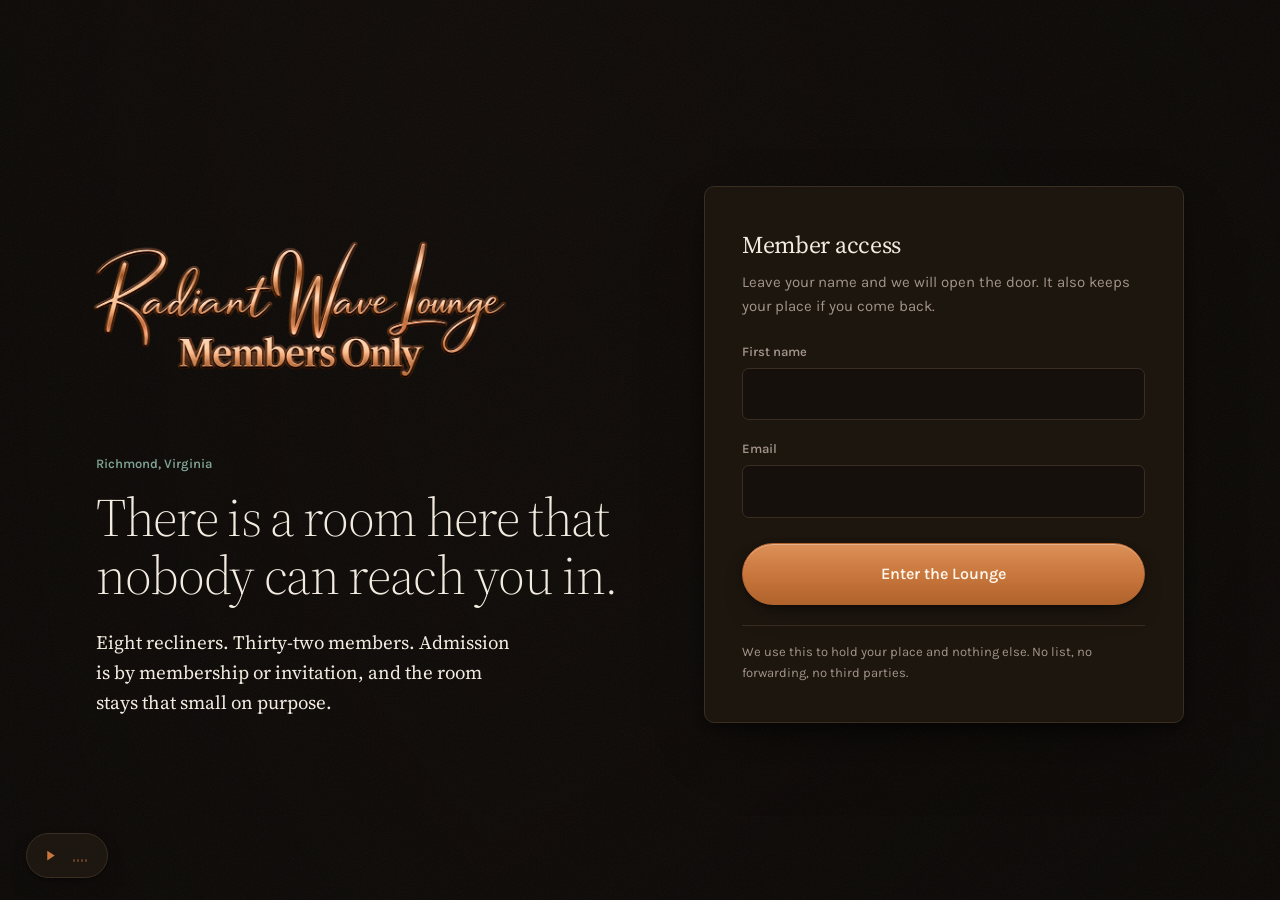
==== commit 969e30b4: "Add a background music player A capsule in the bottom left: play/pause plus four bars that move only" ====
--- a/index.html
+++ b/index.html
@@ -11,6 +11,7 @@
 <link rel="preconnect" href="https://fonts.gstatic.com" crossorigin>
 <link rel="stylesheet" href="https://fonts.googleapis.com/css2?family=Karla:wght@400;500;600&family=Source+Serif+4:ital,opsz,wght@0,8..60,300..700;1,8..60,300..500&display=swap">
 <link rel="stylesheet" href="assets/css/idecide.css">
+<link rel="stylesheet" href="assets/css/music.css">
 </head>
 <body>
 
@@ -29,6 +30,7 @@
 <script src="config.js"></script>
 <script src="data/funnel.js"></script>
 <script src="assets/js/blocks.js"></script>
+<script src="assets/js/music.js"></script>
 <script src="assets/js/engine.js"></script>
 <script>IDecide.start();</script>
 
--- a/assets/css/idecide.css
+++ b/assets/css/idecide.css
@@ -112,7 +112,8 @@
     radial-gradient(120% 90% at 12% -10%, var(--paper-lift) 0%, transparent 58%),
     radial-gradient(100% 80% at 100% 108%, var(--paper-sink) 0%, transparent 62%);
   background-attachment:fixed;
-  transition:background-color var(--slow) var(--ease);
+  /* spans the whole swap, so dark and cream cross over gently */
+  transition:background-color 420ms var(--ease);
 }
 
 /* Fine grain, so the ground reads as a material and not a fill.
@@ -606,7 +607,8 @@
 
 .reel__unmute,.reel__skip{
   position:absolute;
-  bottom:1.25rem;
+  /* top corners: the control bar owns the bottom edge */
+  top:1.25rem;
   z-index:3;
   background:#0000004D;
   border:1px solid #FFFFFF2E;
@@ -656,6 +658,129 @@
 }
 @media (prefers-reduced-motion:reduce){
   .titlecard,.film .reel{transition:none}
+}
+
+/* ==================================================================
+   FILM CONTROLS
+   The browser's own bar is a grey Chrome widget; this is the same
+   handful of controls in the room's own colours. Out of the way while
+   the film runs, back on hover, on keyboard focus, or whenever it is
+   paused — a paused film with hidden controls is a puzzle.
+   ================================================================== */
+.rc{
+  position:absolute;
+  left:0;right:0;bottom:0;
+  z-index:4;
+  display:flex;
+  align-items:center;
+  gap:.85rem;
+  padding:2.5rem 1.15rem .95rem;
+  background:linear-gradient(180deg,transparent 0%,#0A0705D9 78%);
+  opacity:0;
+  translate:0 8px;
+  transition:opacity var(--base) var(--ease),translate var(--base) var(--ease);
+}
+.reel:hover .rc,
+.reel:focus-within .rc,
+.reel.is-paused .rc{opacity:1;translate:0 0}
+
+/* the thin progress line steps aside when the full bar is up */
+.reel:hover .reel__bar,
+.reel:focus-within .reel__bar,
+.reel.is-paused .reel__bar{opacity:0}
+.reel__bar{transition:opacity var(--fast) var(--ease)}
+
+.rc__btn{
+  flex:0 0 auto;
+  display:grid;
+  place-items:center;
+  width:34px;height:34px;
+  padding:0;
+  border:0;
+  border-radius:50%;
+  background:none;
+  color:#F2E9DE;
+  cursor:pointer;
+  transition:background var(--fast),color var(--fast),scale var(--fast);
+}
+.rc__btn svg{width:17px;height:17px;display:block}
+.rc__btn:hover{background:#FFFFFF1F;color:#FFF}
+.rc__btn:active{scale:.92}
+.rc__btn:focus-visible{outline-color:var(--copper-lift)}
+
+.rc__time{
+  flex:0 0 auto;
+  font-family:var(--ui);
+  font-size:.75rem;
+  font-variant-numeric:tabular-nums;
+  color:#EDE4D6B8;
+  letter-spacing:.01em;
+}
+
+/* ---------- the scrubber -----------------------------------------
+   A real range input, so it is keyboard-operable for free: arrows
+   nudge, Home and End jump. Styled to look like the progress line it
+   replaces rather than like a form control. */
+.rc__seek{
+  flex:1 1 auto;
+  min-width:0;
+  height:22px;
+  margin:0;
+  padding:0;
+  background:none;
+  cursor:pointer;
+  -webkit-appearance:none;
+  appearance:none;
+}
+.rc__seek:focus{outline:0}
+.rc__seek:focus-visible{outline:2px solid var(--copper-lift);outline-offset:3px;border-radius:4px}
+
+.rc__seek::-webkit-slider-runnable-track{
+  height:3px;
+  border-radius:3px;
+  background:#FFFFFF2E;
+}
+.rc__seek::-moz-range-track{
+  height:3px;
+  border-radius:3px;
+  background:#FFFFFF2E;
+}
+.rc__seek::-moz-range-progress{
+  height:3px;
+  border-radius:3px;
+  background:var(--copper-glow);
+}
+
+.rc__seek::-webkit-slider-thumb{
+  -webkit-appearance:none;
+  appearance:none;
+  width:12px;height:12px;
+  margin-top:-4.5px;
+  border-radius:50%;
+  border:0;
+  background:var(--copper-glow);
+  box-shadow:0 0 0 0 #C8763C00;
+  transition:box-shadow var(--fast),scale var(--fast);
+}
+.rc__seek::-moz-range-thumb{
+  width:12px;height:12px;
+  border-radius:50%;
+  border:0;
+  background:var(--copper-glow);
+}
+.rc__seek:hover::-webkit-slider-thumb,
+.rc__seek:focus-visible::-webkit-slider-thumb{box-shadow:0 0 0 5px #C8763C33}
+.rc__seek:active::-webkit-slider-thumb{scale:1.15}
+
+/* On a touch screen there is no hover to reveal anything, so the bar
+   simply stays. */
+@media (pointer:coarse){
+  .rc{opacity:1;translate:0 0}
+  .reel__bar{opacity:0}
+}
+
+@media (prefers-reduced-motion:reduce){
+  .rc{transition:none}
 }
 
 /* ==================================================================
@@ -1508,11 +1633,20 @@
    of it answering something the visitor did.
    ================================================================== */
 
-.slide{animation:arrive var(--slow) var(--ease) both}
-@keyframes arrive{from{opacity:0;translate:0 10px}to{opacity:1;translate:0 0}}
+/* A slide dissolves out before the next is built, and settles in
+   rather than sliding: mostly opacity, with just enough movement to
+   give the change a direction. */
+.slide{animation:arrive 340ms var(--ease) both}
+@keyframes arrive{from{opacity:0;translate:0 6px}to{opacity:1;translate:0 0}}
+
+.stage.is-leaving .slide{
+  animation:leave 200ms var(--ease) both;
+  pointer-events:none;
+}
+@keyframes leave{to{opacity:0;translate:0 -4px}}
 
 /* choices arrive one after another, so the list reads as a list */
-.choice{animation:plate var(--slow) var(--ease) both;animation-delay:calc(var(--i,0) * 45ms + 60ms)}
+.choice{animation:plate 300ms var(--ease) both;animation-delay:calc(var(--i,0) * 40ms + 120ms)}
 @keyframes plate{from{opacity:0;translate:0 8px}to{opacity:1;translate:0 0}}
 
 /* choices a film held back get their own entrance when it ends */
--- a/assets/css/music.css
+++ b/assets/css/music.css
@@ -0,0 +1,184 @@
+/* ==================================================================
+   BACKGROUND MUSIC
+   Bottom left, and deliberately small: a capsule with a play control
+   and four bars that move while something is playing. Everything else
+   — previous, next, which track, volume — slides out when you go near
+   it, and folds away again when you leave.
+
+   It reads the page's own tokens, so it is cream on the light slides
+   and near-black on the dark ones without being told which.
+   ================================================================== */
+
+.bgm{
+  position:fixed;
+  left:clamp(1rem,2.5vw,1.6rem);
+  bottom:clamp(1rem,2.5vh,1.6rem);
+  z-index:12;
+
+  display:flex;
+  align-items:center;
+  gap:.5rem;
+
+  padding:.4rem .55rem;
+  border:1px solid var(--paper-edge);
+  border-radius:100px;
+  background:color-mix(in srgb, var(--paper-lift) 82%, transparent);
+  backdrop-filter:blur(10px);
+  box-shadow:var(--lift-2);
+
+  transition:
+    background var(--base) var(--ease),
+    border-color var(--base) var(--ease),
+    box-shadow var(--base) var(--ease),
+    opacity var(--base) var(--ease);
+}
+.bgm:hover,
+.bgm:focus-within{
+  border-color:var(--copper);
+  box-shadow:var(--lift-3);
+}
+
+/* While a film is speaking the player gets out of the way. It is
+   still there, still reachable, just not competing. */
+.bgm.is-ducked{opacity:.32}
+.bgm.is-ducked:hover,
+.bgm.is-ducked:focus-within{opacity:1}
+
+.bgm audio{display:none}
+
+/* ---------- the always-visible half ---------- */
+.bgm__btn{
+  flex:0 0 auto;
+  display:grid;
+  place-items:center;
+  width:30px;height:30px;
+  padding:0;
+  border:0;
+  border-radius:50%;
+  background:none;
+  color:var(--ink-mid);
+  cursor:pointer;
+  transition:background var(--fast),color var(--fast),scale var(--fast);
+}
+.bgm__btn svg{width:15px;height:15px;display:block}
+.bgm__btn:hover{background:var(--copper-wash-2);color:var(--copper)}
+.bgm__btn:active{scale:.9}
+
+.bgm__toggle{color:var(--copper)}
+
+/* Four bars. They hold still unless something is actually playing,
+   so the capsule doubles as the status without any words. */
+.bgm__eq{
+  flex:0 0 auto;
+  display:flex;
+  align-items:flex-end;
+  gap:2px;
+  height:14px;
+  padding-right:.15rem;
+}
+.bgm__eq i{
+  display:block;
+  width:2px;
+  height:3px;
+  border-radius:1px;
+  background:var(--copper);
+  opacity:.45;
+  transition:opacity var(--base);
+}
+.bgm.is-playing .bgm__eq i{
+  opacity:1;
+  animation:bgm-bar 1.1s ease-in-out infinite alternate;
+}
+.bgm.is-playing .bgm__eq i:nth-child(2){animation-duration:.78s;animation-delay:-.2s}
+.bgm.is-playing .bgm__eq i:nth-child(3){animation-duration:1.35s;animation-delay:-.5s}
+.bgm.is-playing .bgm__eq i:nth-child(4){animation-duration:.94s;animation-delay:-.1s}
+@keyframes bgm-bar{from{height:3px}to{height:13px}}
+
+/* ---------- the half that folds away ---------- */
+.bgm__panel{
+  display:flex;
+  align-items:center;
+  gap:.45rem;
+
+  /* grid-template-columns would be cleaner, but this collapses to a
+     true zero width on every browser we care about */
+  max-width:0;
+  overflow:hidden;
+  opacity:0;
+  transition:max-width var(--slow) var(--ease),opacity var(--base) var(--ease);
+}
+.bgm:hover .bgm__panel,
+.bgm:focus-within .bgm__panel{
+  max-width:16rem;
+  opacity:1;
+}
+
+.bgm__count{
+  flex:0 0 auto;
+  font-family:var(--ui);
+  font-size:.7rem;
+  font-variant-numeric:tabular-nums;
+  color:var(--ink-soft);
+  white-space:nowrap;
+  padding-inline:.1rem;
+}
+
+.bgm__volicon{
+  flex:0 0 auto;
+  display:grid;
+  place-items:center;
+  color:var(--ink-soft);
+}
+.bgm__volicon svg{width:14px;height:14px;display:block}
+
+/* ---------- volume ---------- */
+.bgm__vol{
+  flex:0 0 auto;
+  width:4.5rem;
+  height:18px;
+  margin:0;
+  padding:0;
+  background:none;
+  cursor:pointer;
+  -webkit-appearance:none;
+  appearance:none;
+}
+.bgm__vol:focus{outline:0}
+.bgm__vol:focus-visible{outline:2px solid var(--copper);outline-offset:3px;border-radius:4px}
+
+.bgm__vol::-webkit-slider-runnable-track{
+  height:3px;border-radius:3px;background:var(--paper-edge);
+}
+.bgm__vol::-moz-range-track{
+  height:3px;border-radius:3px;background:var(--paper-edge);
+}
+.bgm__vol::-moz-range-progress{
+  height:3px;border-radius:3px;background:var(--copper);
+}
+.bgm__vol::-webkit-slider-thumb{
+  -webkit-appearance:none;appearance:none;
+  width:11px;height:11px;margin-top:-4px;
+  border:0;border-radius:50%;
+  background:var(--copper);
+  transition:box-shadow var(--fast);
+}
+.bgm__vol::-moz-range-thumb{
+  width:11px;height:11px;border:0;border-radius:50%;background:var(--copper);
+}
+.bgm__vol:hover::-webkit-slider-thumb,
+.bgm__vol:focus-visible::-webkit-slider-thumb{box-shadow:0 0 0 4px var(--copper-wash-2)}
+
+/* ---------- small screens ----------
+   No hover to open it with, so the panel stays out and the capsule
+   sits a little tighter. */
+@media (max-width:640px),(pointer:coarse){
+  .bgm{gap:.35rem;padding:.35rem .45rem}
+  .bgm__panel{max-width:none;opacity:1;overflow:visible}
+  .bgm__vol{width:3.5rem}
+  .bgm__count{display:none}
+}
+
+@media (prefers-reduced-motion:reduce){
+  .bgm.is-playing .bgm__eq i{animation:none;height:8px}
+  .bgm__panel{transition:none}
+}
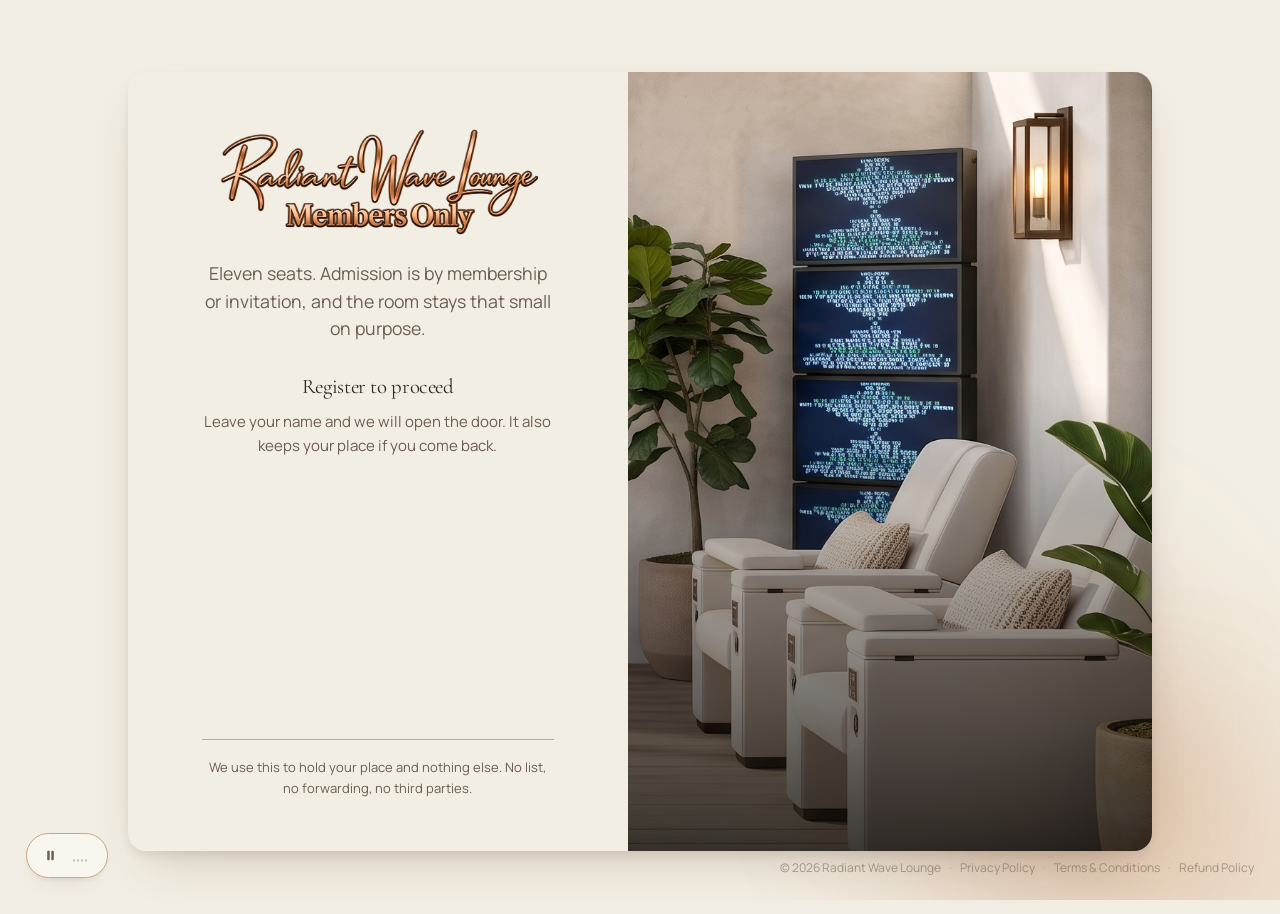
==== commit 61f736ca: "Redesign the funnel's decision screens to the November brief Cream and copper with Cormorant Garamon" ====
--- a/index.html
+++ b/index.html
@@ -9,7 +9,7 @@
 
 <link rel="preconnect" href="https://fonts.googleapis.com">
 <link rel="preconnect" href="https://fonts.gstatic.com" crossorigin>
-<link rel="stylesheet" href="https://fonts.googleapis.com/css2?family=Karla:wght@400;500;600&family=Source+Serif+4:ital,opsz,wght@0,8..60,300..700;1,8..60,300..500&display=swap">
+<link rel="stylesheet" href="https://fonts.googleapis.com/css2?family=Cormorant+Garamond:ital,wght@0,400;0,500;0,600;0,700;1,400;1,500;1,600&family=Manrope:wght@400;500;600;700;800&display=swap">
 <link rel="stylesheet" href="assets/css/idecide.css">
 <link rel="stylesheet" href="assets/css/music.css">
 </head>
--- a/assets/css/idecide.css
+++ b/assets/css/idecide.css
@@ -13,25 +13,26 @@
   color-scheme: light;
 
   /* ground */
-  --paper:#EFE9DC;
-  --paper-lift:#F6F2E9;      /* the warm side of the field */
-  --paper-deep:#E5DDCC;
-  --paper-sink:#DCD2BE;      /* the far corner of the field */
-  --paper-edge:#D3C8B2;
+  --paper:#F3EEE3;           /* warm cream ground */
+  --paper-lift:#FBF8F2;      /* warm ivory surfaces */
+  --paper-deep:#EAE2D3;
+  --paper-sink:#E9DCC8;
+  --paper-edge:#C7A984;      /* fine copper borders and separators */
+  --paper-edge-soft:#DDC9AE; /* the same line, one step quieter */
   --line:#00000012;
 
   /* ink */
-  --ink:#231B14;
-  --ink-mid:#5C4E42;
-  --ink-soft:#6E5F52;
+  --ink:#302922;             /* espresso */
+  --ink-mid:#4A4037;
+  --ink-soft:#6B5D50;
 
   /* copper and its patina */
-  --copper:#9A5527;
-  --copper-deep:#7E4218;
-  --copper-lift:#B96C34;
-  --copper-glow:#C8763C;
-  --copper-wash:#9A552710;
-  --copper-wash-2:#9A55271F;
+  --copper:#A97243;          /* copper-gold: headline accents */
+  --copper-deep:#8F5837;     /* small accents, filled buttons */
+  --copper-lift:#B98457;
+  --copper-glow:#D6A070;
+  --copper-wash:#A9724312;
+  --copper-wash-2:#A9724324;
   --patina:#4E6F66;
   --warn:#8E3B2A;
 
@@ -46,14 +47,15 @@
   --lift-2:0 2px 4px #3A200C0F, 0 10px 24px -14px #3A200C2E;
   --lift-3:0 4px 10px #3A200C14, 0 22px 48px -20px #3A200C3D;
 
-  --serif:"Source Serif 4",Georgia,"Times New Roman",serif;
-  --ui:"Karla",ui-sans-serif,system-ui,-apple-system,"Segoe UI",sans-serif;
+  --serif:"Cormorant Garamond","Cormorant",Garamond,Georgia,"Times New Roman",serif;
+  --ui:"Manrope",ui-sans-serif,system-ui,-apple-system,"Segoe UI",sans-serif;
   --mono:ui-monospace,"Cascadia Code",Consolas,monospace;
 
   --measure:36rem;
   --gap:clamp(1.25rem,4vw,2.75rem);
   --radius:10px;
   --radius-sm:7px;
+  --radius-lg:16px;
 
   /* one speed vocabulary: nothing here waits on an animation */
   --fast:120ms;
@@ -100,7 +102,10 @@
   color:var(--ink);
   font-family:var(--serif);
   font-optical-sizing:auto;
-  font-size:17px;
+  /* Fluid, so a wide screen gets bigger type without a phone getting
+     a single pixel more - below about 830px this resolves to the 17px
+     it has always been, which is what keeps the narrow layouts safe. */
+  font-size:clamp(17px,0.6vw + 12px,20px);
   line-height:1.65;
   -webkit-font-smoothing:antialiased;
   text-rendering:optimizeLegibility;
@@ -157,9 +162,20 @@
 .aurora__a{animation:drift-a 38s ease-in-out infinite alternate}
 .aurora__b{animation:drift-b 53s ease-in-out infinite alternate}
 
-/* The colour itself is defined only for the dark screens, so on a
-   light page the layer is genuinely empty rather than merely faded
-   out - no chance of it bleeding through mid-transition. */
+/* The colour is defined per surface rather than faded, so whichever
+   one is not in use is genuinely empty and cannot bleed through
+   mid-transition.
+
+   Dark screens get light from two directions, the way the room does.
+   Light screens get one copper bloom low and right - the corner
+   nothing is ever set in - so the cream has something happening in
+   it without anything to read there. Two lobes rather than one,
+   because a single radial gradient reads as exactly what it is: a
+   circle. Offset and overlapping, they read as one soft shape.
+
+   The positions look wrong until you remember the span is inset by
+   -30%, so it is 160% of the viewport: 70% across that box is 82%
+   across the screen. */
 body.is-dark .aurora__a{
   background:
     radial-gradient(28% 34% at 26% 32%, #9A552747 0%, transparent 64%),
@@ -169,6 +185,16 @@
   background:
     radial-gradient(30% 26% at 62% 22%, #C8763C33 0%, transparent 66%),
     radial-gradient(26% 32% at 30% 78%, #7FA39626 0%, transparent 68%);
+}
+
+body:not(.is-dark) .aurora{opacity:1}
+body:not(.is-dark) .aurora__a{
+  background:
+    radial-gradient(14% 22% at 69% 70%, #9A55275E 0%, #9A55272E 44%, transparent 70%);
+}
+body:not(.is-dark) .aurora__b{
+  background:
+    radial-gradient(9% 14% at 75% 76%, #C8763C54 0%, transparent 68%);
 }
 @keyframes drift-a{
   0%  {transform:translate3d(-3%,2%,0) scale(1)}
@@ -224,8 +250,16 @@
    align-items:center would push the top of a tall slide above the
    scroll origin, where nobody can reach it. */
 .slide{width:100%;min-width:0;max-width:var(--measure);margin-block:auto}
-.slide--editorial{max-width:72rem}
-.slide--editorial.slide--wide{max-width:80rem}
+.slide--editorial{max-width:86rem}
+.slide--editorial.slide--wide{max-width:92rem}
+/* A big monitor has room for more than a 1376px column sitting in
+   the middle of it. The measure of the prose is capped separately,
+   so this gives the heading and the actions the width, not the
+   line length. */
+@media (min-width:1700px){
+  .slide--editorial{max-width:96rem}
+  .slide--editorial.slide--wide{max-width:102rem}
+}
 .slide--wide{max-width:48rem}
 .slide--cinema{max-width:108rem;position:relative}
 /* Nothing on a film slide sits in a column - the title card and the
@@ -234,6 +268,12 @@
 /* a margin of dark all round, so the picture is framed rather than
    edge to edge */
 .stage:has(.slide--cinema){padding:clamp(1.25rem,4vh,3rem) clamp(1.25rem,3vw,3.5rem)}
+/* 16:9 that fits the window: as wide as the stage allows, but never so
+   wide that the frame runs taller than the screen. */
+.slide--cinema .film{
+  max-width:min(100%, calc((100vh - clamp(2.5rem,8vh,6rem)) * 16 / 9));
+  margin-inline:auto;
+}
 
 /* ---------- the quiet way back ------------------------------------
    No step counter, no breadcrumb. One ghost control that stays out of
@@ -259,33 +299,84 @@
 .back:active{scale:.93}
 
 /* ==================================================================
-   SPLIT - the pitch on one side, the sign-in on the other.
+   HERO - a card with two panels: the sign-in on one side, the room's
+   own photograph filling the other with a caption over it. Only the
+   welcome slide uses this layout.
    ================================================================== */
-.slide--split{max-width:68rem}
-.split__text,.split__panel{min-width:0}
-.split__text .prose{max-width:26rem}
-
-@media (min-width:900px){
-  .slide--split{
+.slide--hero{
+  max-width:64rem;
+  width:100%;
+  border-radius:calc(var(--radius) * 1.8);
+  overflow:hidden;
+  box-shadow:var(--lift-3);
+  background:var(--paper);
+}
+.hero__content,.hero__media{min-width:0}
+
+.hero__content{
+  display:flex;
+  flex-direction:column;
+  justify-content:center;
+  align-items:center;
+  text-align:center;
+  padding:clamp(2rem,5vw,3.25rem);
+}
+.hero__content .logo--wide{
+  width:min(100%,20rem);
+  margin:0 0 clamp(1rem,2.5vh,1.5rem);
+}
+/* rwt-lounge.png carries ~20% empty transparency above and below the
+   lettering; crop it to the ink so the lockup can be big without
+   pushing the form off the screen */
+.logo[src$="rwt-lounge.png"]{
+  aspect-ratio:900/320;
+  object-fit:cover;
+  object-position:50% 50%;
+}
+.hero__content .prose{max-width:22rem}
+.hero__content .prose--lede{
+  font-size:.9em;
+  line-height:1.55;
+  color:var(--ink-soft);
+  margin-bottom:clamp(1.25rem,3vh,1.75rem);
+}
+
+.hero__content .form{width:100%;max-width:22rem;margin:0;text-align:left}
+.hero__content .form__title{text-align:center;font-size:1.3rem}
+.hero__content .form__intro{text-align:center;margin-bottom:clamp(1rem,2.5vh,1.5rem)}
+.hero__content .form__grid{grid-template-columns:1fr;gap:clamp(.7rem,1.6vh,1rem)}
+.hero__content .btn{width:100%;justify-content:center;padding-block:.9rem}
+.hero__content .form__footnote{text-align:center}
+
+.hero__media{
+  position:relative;
+  display:flex;
+  flex-direction:column;
+  justify-content:flex-end;
+  min-height:16rem;
+}
+/* the film fills its own panel exactly - not fixed to the viewport
+   the way a page-level background is. */
+.hero__media .bg{position:absolute;inset:0;z-index:0}
+.slide--entry .hero__media .head{
+  position:relative;
+  z-index:1;
+  color:#F7F1E6;
+  font-size:clamp(1.3rem,2.4vw,1.75rem);
+  font-weight:300;
+  margin:0;
+  padding:0 clamp(1.5rem,4vw,2.5rem) clamp(1.75rem,4vw,2.5rem);
+}
+
+@media (min-width:760px){
+  .slide--hero{
     display:grid;
-    grid-template-columns:1.05fr .95fr;
-    gap:clamp(2.5rem,6vw,5.5rem);
-    align-items:center;
+    grid-template-columns:1fr 1.05fr;
+    gap:0;
+    align-items:stretch;
+    min-height:clamp(28rem,62vh,36rem);
   }
 }
-@media (max-width:899px){.split__panel{margin-top:2.5rem}}
-
-.split__panel .form{
-  margin:0;
-  background:var(--paper-deep);
-  border:1px solid var(--paper-edge);
-  border-radius:var(--radius);
-  padding:clamp(1.5rem,3.5vw,2.35rem);
-  box-shadow:var(--lift-3);
-}
-.split__panel .form__grid{grid-template-columns:1fr;gap:1.15rem}
-.split__panel .form__submit{margin-top:1.6rem}
-.split__panel .btn{width:100%;justify-content:center;padding-block:1.05rem}
 
 /* ==================================================================
    EDITORIAL
@@ -303,18 +394,39 @@
 
 .head{
   font-family:var(--serif);
-  font-weight:300;
-  font-size:clamp(2.05rem,5vw,3.05rem);
+  font-weight:400;
+  font-size:clamp(2.05rem,5vw,3.7rem);
   line-height:1.08;
   letter-spacing:-.025em;
   margin:0 0 1.35rem;
   text-wrap:balance;
 }
-.slide--entry .head{font-size:clamp(2.15rem,5.4vw,3.35rem)}
-
-.prose{margin:0 0 1.15rem;max-width:34rem;color:var(--ink-mid)}
+.slide--entry .head{font-size:clamp(2.15rem,5.4vw,4rem)}
+
+/* a kicker line, set from a "\n" in the heading text - smaller and
+   quieter than the line it introduces */
+.head__lead{
+  display:block;
+  font-size:.42em;
+  font-weight:400;
+  letter-spacing:-.005em;
+  color:var(--ink-mid);
+  margin-bottom:.25em;
+}
+
+/* the one color accent, set from _underscores_ anywhere copy comes
+   from funnel.js - a soft italic in a heading, bold wherever it runs
+   alongside normal text */
+.accent{color:var(--copper)}
+.head .accent{font-style:italic;font-weight:400}
+.prose .accent,
+.choice__text .accent{font-weight:700}
+.choice--primary .accent{color:#FFF3E4}
+.room .accent{color:var(--copper-lift)}
+
+.prose{margin:0 0 1.15rem;max-width:38rem;color:var(--ink-mid)}
 .prose:last-child{margin-bottom:0}
-.prose--lede{font-size:1.185rem;line-height:1.6;color:var(--ink)}
+.prose--lede{font-size:1.185em;line-height:1.6;color:var(--ink)}
 .prose strong{font-weight:600;color:var(--ink)}
 
 .spec{
@@ -342,7 +454,7 @@
   border-radius:2px;
   background:var(--patina);
 }
-.aside p{margin:0 0 .65rem;max-width:32rem}
+.aside p{margin:0 0 .65rem;max-width:36rem}
 .aside p:last-child{margin:0}
 .aside strong{color:var(--ink);font-weight:600}
 
@@ -467,7 +579,8 @@
   overflow:hidden;
   pointer-events:none;
 }
-.bg__video{
+.bg__video,
+.bg__still{
   width:100%;
   height:100%;
   object-fit:cover;
@@ -476,7 +589,22 @@
   scale:1.04;
   transition:opacity 1600ms var(--ease);
 }
-.bg.is-ready .bg__video{opacity:1}
+.bg.is-ready .bg__video,
+.bg.is-ready .bg__still{opacity:1}
+
+/* A still has none of a film's movement, and it sits under a title
+   card that holds for several seconds before the picture arrives. So
+   it drifts - slowly enough to read as the room breathing rather than
+   as something sliding about. The extra scale is the room it needs to
+   move in without showing an edge. */
+.bg__still{
+  scale:1.09;
+  animation:bg-drift 52s var(--ease) infinite alternate;
+}
+@keyframes bg-drift{
+  from{transform:translate3d(-1.1%,-.7%,0)}
+  to{transform:translate3d(1.1%,.7%,0)}
+}
 .bg__scrim{
   position:absolute;
   inset:0;
@@ -487,8 +615,30 @@
     linear-gradient(90deg,#0C0907D9 0%,#0C09079E 38%,#0C0907CC 100%),
     radial-gradient(100% 90% at 42% 45%,transparent 0%,#0C0907A8 100%);
 }
+/* The film scrim is tuned for moving footage, which carries its own
+   contrast. A still needs less on top of it or the picture may as
+   well not be there - but the title card sits right in the middle,
+   so the middle is where the cover stays. */
+.bg--still .bg__scrim{
+  background:
+    linear-gradient(90deg,#0C0907A6 0%,#0C09075E 38%,#0C09079C 100%),
+    radial-gradient(92% 82% at 50% 48%,#0C090761 0%,#0C0907C7 100%);
+}
+
+/* The hero card's film sits in its own panel rather than behind the
+   whole page, so it only needs a dark pool at its own foot for the
+   caption sitting on top of it to read - the rest of the panel stays
+   clear so the footage carries its own colour. */
+.slide--entry .hero__media .bg__scrim{
+  background:linear-gradient(0deg,#0C0907CC 0%,#0C090766 32%,transparent 60%);
+}
+
 /* the drifting light is redundant once there is real footage back there */
 body.has-bg .aurora{opacity:0}
+
+@media (prefers-reduced-motion:reduce){
+  .bg__still{animation:none}
+}
 
 /* the slide's eyebrow, given the whole screen */
 .titlecard .eyebrow{
@@ -533,9 +683,11 @@
 }
 
 .reel--full{background:transparent;margin:0;box-shadow:none}
+/* The films are 16:9 and are shown whole: a true 16:9 frame, never
+   a taller box that crops the sides. On a short window the width gives
+   way so the full picture still fits on screen (see .slide--cinema .film). */
 .reel--full .reel__screen{
-  aspect-ratio:auto;
-  min-height:min(84vh,58rem);
+  aspect-ratio:16/9;
   border-radius:var(--radius);
   box-shadow:var(--lift-3),0 0 90px -30px #C8763C4D;
 }
@@ -605,10 +757,11 @@
 }
 .reel{position:relative}
 
-.reel__unmute,.reel__skip{
+.reel__skip{
   position:absolute;
-  /* top corners: the control bar owns the bottom edge */
+  /* top corner: the control bar owns the bottom edge */
   top:1.25rem;
+  right:1.25rem;
   z-index:3;
   background:#0000004D;
   border:1px solid #FFFFFF2E;
@@ -622,10 +775,8 @@
   backdrop-filter:blur(8px);
   transition:background var(--fast),border-color var(--fast),scale var(--fast);
 }
-.reel__unmute{left:1.25rem}
-.reel__skip{right:1.25rem}
-.reel__unmute:hover,.reel__skip:hover{background:#00000080;border-color:#FFFFFF5C}
-.reel__unmute:active,.reel__skip:active{scale:.95}
+.reel__skip:hover{background:#00000080;border-color:#FFFFFF5C}
+.reel__skip:active{scale:.95}
 
 .reel__script{
   border-top:1px solid var(--room-edge);
@@ -813,20 +964,22 @@
 
 @media (min-width:1000px){
   .cols{
-    grid-template-columns:minmax(0,20rem) minmax(0,1fr);
-    gap:clamp(2.5rem,5vw,4.5rem);
+    /* The heading column grows with the screen instead of sitting at
+       a fixed 20rem while the page gets wider around it. */
+    grid-template-columns:minmax(0,clamp(17rem,24vw,27rem)) minmax(0,1fr);
+    gap:clamp(2.5rem,4.5vw,5rem);
     align-items:start;
   }
   /* The heading stays with you while the right column is long. */
   .cols__head{position:sticky;top:clamp(3.5rem,8vh,5.5rem)}
-  .slide--wide .cols{grid-template-columns:minmax(0,21rem) minmax(0,1fr)}
+  .slide--wide .cols{grid-template-columns:minmax(0,clamp(18rem,25vw,28rem)) minmax(0,1fr)}
 }
 
 .cols__head .head{margin-bottom:0}
 .cols__head .eyebrow{margin-bottom:.85rem}
 .cols__body > *:first-child{margin-top:0}
 .cols__body > *:last-child{margin-bottom:0}
-.cols__body .prose{max-width:38rem}
+.cols__body .prose{max-width:44rem}
 
 /* ==================================================================
    BIG MEDIA
@@ -856,6 +1009,10 @@
 .media--3 .media__cell--lead{aspect-ratio:16/9;max-height:min(42vh,26rem)}
 .media__cell{position:relative}
 .media__cell img{width:100%;height:100%;object-fit:cover;display:block}
+/* a finished graphic with its own words in it: its full shape, no crop */
+.media--1 .media__cell--whole,
+.media__cell--whole{aspect-ratio:auto;max-height:none}
+.media__cell--whole img{height:auto;object-fit:contain}
 
 /* A caption that sits on the image rather than under it, so a row of
    pictures keeps its rhythm. Only shown where there is something
@@ -922,15 +1079,27 @@
   display:grid;
   gap:.75rem;
   margin:2.25rem 0 0;
-  grid-template-columns:repeat(auto-fit,minmax(15rem,1fr));
+  grid-template-columns:repeat(auto-fit,minmax(17rem,1fr));
 }
 /* one action should not span the whole screen */
-.choices[data-count="1"]{grid-template-columns:minmax(0,22rem)}
+.choices[data-count="1"]{grid-template-columns:minmax(0,26rem)}
 .choices[data-count="2"],
 .choices[data-count="4"]{grid-template-columns:repeat(2,minmax(0,1fr))}
 .choices[data-count="3"]{grid-template-columns:repeat(3,minmax(0,1fr))}
 /* full sentences need room to breathe; two across, never three */
-.choices[data-longest="long"]{grid-template-columns:repeat(auto-fit,minmax(20rem,1fr))}
+.choices[data-longest="long"]{grid-template-columns:repeat(auto-fit,minmax(23rem,1fr))}
+/* a sort with this many full-sentence options reads as a single
+   list, not a grid - one plate per row, the width it was given */
+.choices[data-count="5"]{grid-template-columns:minmax(0,1fr)}
+
+/* Three across is right when there is room for three. Between the
+   point the two columns appear and the point the screen is actually
+   wide, there is not - and three plates squeezed into a third of a
+   narrow column each turn into three lines of text. Let them fall
+   to two and wrap. */
+@media (max-width:1180px){
+  .choices[data-count="3"]{grid-template-columns:repeat(auto-fit,minmax(14rem,1fr))}
+}
 
 /* the editorial column is narrower, so the row is too */
 .cols__body .choices{margin-top:1.75rem}
@@ -944,26 +1113,34 @@
   .choices[data-longest="long"]{grid-template-columns:minmax(0,1fr)}
 }
 
+/* The music player and the legal line are both fixed low on the
+   screen. On a wide screen they sit in empty margin; on a narrow one
+   the page scrolls underneath them, and without this the last choice
+   finishes behind them and cannot be pressed. */
+@media (max-width:719px){
+  .stage{padding-bottom:calc(clamp(3rem,7vh,4.5rem) + 5.5rem)}
+}
+
 .choice{
   position:relative;
   display:flex;
-  flex-direction:column;
+  flex-direction:row;
   align-items:center;
-  justify-content:center;
-  gap:.1rem;
+  justify-content:space-between;
+  gap:1rem;
   width:100%;
-  min-height:3.9rem;
-  text-align:center;
-  font-family:var(--ui);
-  font-size:1.0125rem;
-  font-weight:600;
-  line-height:1.35;
-  padding:1rem 1.9rem;
+  min-height:clamp(3.9rem,1.1vw + 3.45rem,4.6rem);
+  text-align:left;
+  font-family:var(--ui);
+  font-size:clamp(1.0125rem,.34vw + .85rem,1.2rem);
+  font-weight:500;
+  line-height:1.4;
+  padding:clamp(1rem,.4vw + .84rem,1.25rem) clamp(1.1rem,.6vw + .9rem,1.5rem) clamp(1rem,.4vw + .84rem,1.25rem) clamp(1.35rem,.8vw + 1.1rem,1.85rem);
   cursor:pointer;
   border:1px solid transparent;
-  /* A pill. Nothing else in the build is this shape, so a button is
-     never mistaken for a card you can select. */
-  border-radius:999px;
+  /* A rounded plate, not a pill - room for the text to sit left and
+     the arrow to land on its own at the right. */
+  border-radius:var(--radius-lg,16px);
   background:none;
   color:var(--ink);
   isolation:isolate;
@@ -976,7 +1153,7 @@
     translate var(--fast) var(--ease);
 }
 
-.choice__text{display:block}
+.choice__text{display:block;flex:1 1 auto;min-width:0}
 .choice__note{
   display:block;
   font-weight:500;
@@ -986,9 +1163,29 @@
   margin-top:.2rem;
 }
 
+/* the circle at the end of every plate that actually goes somewhere */
+.choice__arrow{
+  flex:0 0 auto;
+  display:grid;
+  place-items:center;
+  width:2.15rem;
+  height:2.15rem;
+  border-radius:50%;
+  border:1.5px solid var(--copper);
+  color:var(--copper);
+  font-size:1rem;
+  line-height:1;
+  transition:
+    background var(--fast) var(--ease),
+    border-color var(--fast) var(--ease),
+    color var(--fast) var(--ease),
+    translate var(--fast) var(--ease);
+}
+.choice:hover .choice__arrow{translate:2px 0}
+
 /* --- weights ---------------------------------------------------- */
 
-/* Secondary: a raised pill in paper, lit from the top edge. */
+/* Secondary: a quiet paper card, lit from the top edge. */
 .choice--secondary{
   background:linear-gradient(180deg,#FFFFFF 0%,var(--paper-lift) 46%,var(--paper-deep) 100%);
   border-color:var(--paper-edge);
@@ -1014,8 +1211,10 @@
   box-shadow:var(--lift-3),inset 0 1px 0 #FFFFFF66,0 0 0 5px var(--copper-wash-2);
   translate:0 -2px;
 }
-
-/* An exit is not a button: no pill, no weight, its own line. */
+.choice--primary .choice__arrow{border-color:#FFFFFF80;color:#FFF7EC}
+.choice--primary:hover .choice__arrow{border-color:#FFFFFFB3}
+
+/* An exit is not a button: no plate, no weight, its own line. */
 .choice--quiet{
   grid-column:1/-1;
   min-height:0;
@@ -1025,6 +1224,8 @@
   color:var(--ink-soft);
   font-size:.9375rem;
   font-weight:500;
+  justify-content:center;
+  text-align:center;
   padding:.7rem .35rem;
   text-decoration:underline;
   text-underline-offset:4px;
@@ -1067,6 +1268,16 @@
 .room .choice--quiet{color:var(--room-dim)}
 .room .choice--quiet:hover{color:var(--copper-lift);text-decoration-color:var(--copper-lift)}
 
+/* leaves for a GoHighLevel checkout or calendar */
+.choice__out{
+  display:inline-block;
+  margin-left:.4em;
+  font-size:.85em;
+  opacity:.75;
+  transition:translate var(--fast) var(--ease);
+}
+.choice--out:hover .choice__out{translate:2px -2px}
+
 .choice--end{cursor:default}
 .choice--end:hover{translate:0;box-shadow:var(--lift-2),inset 0 1px 0 #FFFFFFB8}
 
@@ -1074,10 +1285,102 @@
    TILES - the focus menu.
 
    These are things you select, not places you go, so they must not
-   look like the pills. Square corners, a flat card surface, no
+   look like the choice plates. Square corners, a flat card surface, no
    gradient, and a selected state that tints rather than fills - the
    solid copper fill read as a primary button and confused the two.
    ================================================================== */
+/* ---------- the focus screen ---------------------------------------
+   The focus cards on the left, the device on the right, running its
+   own footage. The footage is encoded on the card colour
+   (--paper-lift), so only the screen and its shadow show. */
+.fboard{
+  display:grid;
+  grid-template-columns:minmax(0,1fr) minmax(15rem,22rem);
+  align-items:start;
+  gap:1rem;
+  margin:1.75rem 0 1.25rem;
+}
+.fboard .tiles{margin:0;grid-template-columns:repeat(auto-fit,minmax(13rem,1fr))}
+.fscreen{
+  position:sticky;
+  top:1.5rem;
+  padding:1rem;
+  border:1px solid var(--paper-edge);
+  border-radius:var(--radius-sm);
+  background:var(--paper-lift);
+  box-shadow:var(--lift-1);
+  transition:border-color var(--base),box-shadow var(--base);
+}
+.fscreen__stage{
+  position:relative;
+  aspect-ratio:720/734;
+  border-radius:var(--radius-sm);
+  transition:transform var(--slow) var(--ease);
+}
+.fscreen__video{
+  width:100%;height:100%;
+  display:block;
+  object-fit:contain;
+}
+.fscreen__drop{
+  position:absolute;
+  left:50%;top:44%;
+  translate:-50% -50%;
+  padding:.5rem .9rem;
+  border-radius:999px;
+  background:#15100CCC;
+  color:#F4EDE3;
+  font:600 .8125rem var(--ui);
+  white-space:nowrap;
+  pointer-events:none;
+  transition:opacity var(--base);
+}
+.fscreen.is-live .fscreen__drop{opacity:0}
+.fscreen.is-live.is-awaiting .fscreen__drop{opacity:1}
+
+/* while a card is being dragged, the screen shows it is the target */
+.fscreen.is-awaiting{border-color:var(--copper);border-style:dashed}
+.fscreen.is-over{box-shadow:var(--lift-2),0 0 0 4px var(--copper-wash-2)}
+.fscreen.is-over .fscreen__stage{transform:scale(1.03)}
+
+/* a focus lands: the screen lifts and glows for a beat */
+.fscreen.is-pulse .fscreen__stage{animation:fscreen-take .7s var(--ease)}
+@keyframes fscreen-take{
+  0%{transform:scale(1)}
+  35%{transform:scale(1.045) translateY(-4px);filter:drop-shadow(0 0 18px #2E7BFF55)}
+  100%{transform:scale(1)}
+}
+
+/* the card's name, in flight or under the pointer */
+.fghost{
+  position:fixed;left:0;top:0;z-index:50;
+  padding:.5rem .95rem;
+  border-radius:999px;
+  background:var(--copper);
+  color:#FFF7EC;
+  font:600 .9375rem var(--ui);
+  box-shadow:var(--lift-3);
+  pointer-events:none;
+  white-space:nowrap;
+}
+.fghost.is-flying{transition:transform .52s cubic-bezier(.5,0,.25,1)}
+.fghost.is-landed{opacity:0;transition:opacity .3s,transform .3s;transform:var(--t,none)}
+.fghost--drag{cursor:grabbing;opacity:.95}
+.tile.is-dragging{opacity:.45}
+@media (hover:hover) and (pointer:fine){
+  .fboard .tile{cursor:grab}
+}
+
+/* narrow screens: the screen above the cards, still in view */
+@media (max-width:760px){
+  .fboard{grid-template-columns:minmax(0,1fr)}
+  .fscreen{order:-1;top:.5rem;z-index:2;padding:.6rem}
+  .fscreen__stage{width:min(100%,13rem);margin:0 auto}
+}
+@media (prefers-reduced-motion:reduce){
+  .fscreen.is-pulse .fscreen__stage{animation:none}
+}
+
 .tiles{
   display:grid;
   grid-template-columns:repeat(auto-fit,minmax(14.5rem,1fr));
@@ -1231,40 +1534,87 @@
 /* ==================================================================
    LADDER - price options. Selecting one records the offer.
    ================================================================== */
-.ladder{margin:1.75rem 0;display:flex;flex-direction:column;gap:.5rem}
+/* A comparison table: row labels down the left, one column per option,
+   side by side. Each column is a single button spanning every row
+   (subgrid keeps the rows aligned across columns), so the whole column
+   is the click target and the selected one is outlined in copper. */
+.ladder{
+  margin:1.75rem 0;
+  display:grid;
+  grid-template-columns:minmax(6.5rem,auto) repeat(var(--cols,3),minmax(0,1fr));
+  grid-template-rows:repeat(4,auto);
+  border:1px solid var(--paper-edge);
+  border-radius:var(--radius-sm);
+  background:var(--paper-lift);
+  box-shadow:var(--lift-1);
+  font-family:var(--ui);
+}
+.ladder__labels{
+  grid-row:1 / -1;
+  display:grid;
+  grid-template-rows:subgrid;
+}
+.ladder__label{
+  padding:.85rem 1rem;
+  font-size:.8125rem;
+  color:var(--ink-soft);
+  border-top:1px solid var(--line);
+  display:flex;align-items:center;
+}
+/* the long last row reads from the top, like its cells */
+.ladder__label:last-child{align-items:flex-start;padding-top:1rem}
+.ladder__label--head{
+  border-top:0;
+  background:var(--paper-deep);
+  border-bottom:1px solid var(--paper-edge);
+  border-top-left-radius:var(--radius-sm);
+}
+
 .rung{
   position:relative;
+  grid-row:1 / -1;
   display:grid;
-  grid-template-columns:auto 1fr auto;
-  grid-template-areas:"mark name price" ". note unit";
-  align-items:baseline;
-  gap:.3rem 1rem;
+  grid-template-rows:subgrid;
   text-align:left;
-  background:var(--paper-lift);
-  border:1px solid var(--paper-edge);
-  border-radius:var(--radius-sm);
-  padding:1.05rem 1.2rem;
+  background:none;
+  border:0;
+  border-left:1px solid var(--line);
+  padding:0;
+  margin:0;
   cursor:pointer;
+  font:inherit;
+  color:var(--ink);
+  transition:background var(--fast);
+}
+.rung:last-child .rung__head{border-top-right-radius:var(--radius-sm)}
+.rung:hover{background:var(--copper-wash)}
+.rung[aria-pressed="true"]{
+  background:var(--copper-wash);
+  box-shadow:inset 0 0 0 2px var(--copper);
+  z-index:1;
+}
+.rung:focus-visible{outline:2px solid var(--copper);outline-offset:-4px}
+.rung > *{padding:.85rem 1rem;border-top:1px solid var(--line)}
+.rung > .rung__head{border-top:0}
+
+/* the header band: radio dot and the option's name */
+.rung__head{
+  display:flex;align-items:center;gap:.6rem;
+  background:var(--paper-deep);
+  border-bottom:1px solid var(--paper-edge);
   font-family:var(--serif);
-  color:var(--ink);
-  box-shadow:var(--lift-1);
-  transition:background var(--fast),border-color var(--fast),box-shadow var(--fast),translate var(--fast);
-}
-.rung:hover{border-color:var(--copper);box-shadow:var(--lift-2);translate:0 -1px}
-.rung:active{translate:0;box-shadow:var(--lift-1)}
-.rung[aria-pressed="true"]{
-  border-color:var(--copper);
-  background:var(--copper-wash);
-  box-shadow:var(--lift-2),inset 0 0 0 1px var(--copper);
-}
-
-/* a radio dot, so the selected rung is unambiguous */
+  font-size:1.125rem;
+  letter-spacing:-.012em;
+}
+.rung[aria-pressed="true"] .rung__head{background:#9A55271A}
+
+/* a radio dot, so the selected column is unambiguous */
 .rung__mark{
-  grid-area:mark;
-  align-self:center;
+  flex:none;
   width:17px;height:17px;
   border-radius:50%;
   border:1.5px solid var(--paper-edge);
+  background:var(--paper-lift);
   display:grid;place-items:center;
   transition:border-color var(--fast);
 }
@@ -1280,41 +1630,53 @@
 .rung[aria-pressed="true"] .rung__mark{border-color:var(--copper)}
 .rung[aria-pressed="true"] .rung__mark::after{scale:1}
 
-.rung__name{grid-area:name;font-size:1.1875rem;letter-spacing:-.012em}
 .rung__price{
-  grid-area:price;
-  font-size:1.1875rem;
+  font-family:var(--serif);
+  font-size:1.3125rem;
   color:var(--copper);
-  white-space:nowrap;
-  text-align:right;
   font-weight:600;
 }
-.rung__price small{font-family:var(--ui);font-size:.72rem;font-weight:500;color:var(--ink-soft)}
+.rung__price small{font-family:var(--ui);font-size:.75rem;font-weight:500;color:var(--ink-soft)}
+.rung__unit{font-size:.9375rem;color:var(--ink)}
+/* centred in the row, so each value sits level with its label */
+.rung__price,.rung__unit{
+  display:flex;flex-wrap:wrap;
+  align-items:baseline;align-content:center;
+  column-gap:.3em;
+}
 .rung__note{
-  grid-area:note;
-  font-family:var(--ui);
   font-size:.875rem;
   line-height:1.55;
   color:var(--ink-soft);
-  margin:0;
   white-space:pre-line;
 }
-.rung__unit{
-  grid-area:unit;
-  font-family:var(--ui);
-  font-size:.875rem;
-  color:var(--ink-soft);
-  text-align:right;
-  white-space:nowrap;
-}
-@media (max-width:560px){
+
+/* A phone has no room for three columns plus labels: the columns
+   stack into cards, and the row labels step aside. */
+@media (max-width:640px){
+  .ladder{
+    display:flex;flex-direction:column;gap:.5rem;
+    border:0;background:none;box-shadow:none;
+  }
+  .ladder__labels{display:none}
   .rung{
-    grid-template-columns:auto 1fr;
-    grid-template-areas:"mark name" ". price" ". note" ". unit";
-    gap:.2rem .85rem;
+    display:grid;
+    grid-template-columns:1fr auto;
+    grid-template-areas:"head price" "unit unit" "note note";
+    border:1px solid var(--paper-edge);
+    border-radius:var(--radius-sm);
+    background:var(--paper-lift);
+    box-shadow:var(--lift-1);
+    padding:.95rem 1.1rem;
+    gap:.3rem .85rem;
   }
-  .rung__price,.rung__unit{text-align:left}
-  .rung__unit{white-space:normal}
+  .rung > *{padding:0;border:0}
+  .rung__head{grid-area:head;background:none;border:0}
+  .rung[aria-pressed="true"] .rung__head{background:none}
+  .rung__price{grid-area:price;justify-content:flex-end;white-space:nowrap;font-size:1.1875rem}
+  .rung__unit{grid-area:unit;padding-left:calc(17px + .6rem);font-size:.875rem;color:var(--ink-soft)}
+  .rung__note{grid-area:note;padding-left:calc(17px + .6rem)}
+  .rung__unit:empty,.rung__note:empty{display:none}
 }
 
 /* ---------- a single headline price ---------- */
@@ -1564,6 +1926,25 @@
 }
 .form__status{font-family:var(--ui);font-size:.875rem;color:var(--warn);margin:.9rem 0 0}
 
+.ghl-embed__frame{
+  position:relative;
+  width:100%;
+  border-radius:var(--radius-sm);
+  overflow:hidden;
+}
+.ghl-embed__frame iframe{display:block;width:100%;border:none;border-radius:8px}
+
+/* The required company disclaimer - same quiet weight as a form's own
+   footnote, wherever it ends up sitting instead. */
+.disclaimer{
+  font-family:var(--ui);
+  font-size:.8125rem;
+  line-height:1.6;
+  color:var(--ink-soft);
+  margin:1.5rem 0 0;
+  max-width:38rem;
+}
+
 /* ==================================================================
    CONFIRMATION
    ================================================================== */
@@ -1628,6 +2009,55 @@
 .payload pre{margin:0;white-space:pre-wrap;word-break:break-word}
 
 /* ==================================================================
+   LEGAL
+   The one piece of chrome the funnel needs and never wants to show
+   off: copyright and the three compliance links, pinned low in the
+   opposite corner from the music player so the two never collide.
+   Quiet by default - like .back, it only sharpens when you look.
+   ================================================================== */
+.legal{
+  position:fixed;
+  right:clamp(1rem,2.5vw,1.6rem);
+  bottom:clamp(1rem,2.5vh,1.6rem);
+  z-index:11;
+  display:flex;
+  align-items:center;
+  flex-wrap:nowrap;
+  white-space:nowrap;
+  gap:.5rem;
+  max-width:none;
+  font-family:var(--ui);
+  font-size:.75rem;
+  line-height:1.4;
+  color:var(--ink-soft);
+  opacity:.55;
+  transition:opacity var(--fast) var(--ease);
+}
+.legal:hover,.legal:focus-within{opacity:1}
+.legal__copy{white-space:nowrap}
+.legal__sep{opacity:.6}
+.legal a{color:inherit;text-decoration:none;border-bottom:1px solid transparent;white-space:nowrap}
+.legal a:hover,.legal a:focus-visible{color:var(--copper);border-color:var(--copper)}
+body.is-dark .legal{color:var(--room-dim)}
+body.is-dark .legal a:hover,body.is-dark .legal a:focus-visible{color:var(--copper-lift);border-color:var(--copper-lift)}
+
+/* Stacks above the music player instead of beside it, so neither
+   ever has to share a line with the other. */
+@media (max-width:719px){
+  .legal{
+    left:clamp(1rem,2.5vw,1.6rem);
+    right:clamp(1rem,2.5vw,1.6rem);
+    bottom:calc(clamp(1rem,2.5vh,1.6rem) + 2.65rem);
+    max-width:none;
+    flex-wrap:wrap;
+    white-space:normal;
+    justify-content:center;
+    text-align:center;
+  }
+  .legal__copy,.legal__copy + .legal__sep{display:none}
+}
+
+/* ==================================================================
    MOTION
    One choreography per slide change, all of it under 300ms, and all
    of it answering something the visitor did.
@@ -1668,3 +2098,479 @@
   }
   .choice:hover,.choice--primary:hover,.tile:hover,.rung:hover,.btn:hover{translate:0}
 }
+
+/* ==================================================================
+   NOVEMBER 2026 DIRECTION
+   Plain warm cream, one soft copper glow low in the right corner,
+   Cormorant for headlines and plan names, Manrope for everything a
+   visitor reads or presses. Set last so it wins over the earlier
+   layers at equal specificity; the dark film slides keep their own
+   tokens and are untouched.
+   ================================================================== */
+
+body{font-family:var(--ui)}
+body:not(.is-dark){
+  background-color:var(--paper);
+  background-image:radial-gradient(55% 50% at 100% 100%, #D9A57A30 0%, #D9A57A10 50%, transparent 80%);
+}
+/* no grain, no texture: the ground is a plain surface */
+body:not(.is-dark)::after{display:none}
+
+/* --- headlines -------------------------------------------------- */
+.head{font-family:var(--serif);font-weight:500;letter-spacing:-.012em}
+.head .accent{color:var(--copper);font-style:italic;font-weight:500}
+.slide--display .head .accent{font-weight:600}
+/* Cormorant sets old-style figures by default; prices want even ones */
+.head,.offer__amount,.offer__name,.member-note__big,.explore__title,.form__title,.offers__title{
+  font-variant-numeric:lining-nums;
+  font-feature-settings:"lnum" 1;
+}
+
+/* sans accents run in the deeper copper: they are small text, and
+   #A97243 is too light to read comfortably at body size */
+.prose .accent,
+.choice__text .accent{color:var(--copper-deep);font-weight:700}
+.prose strong{font-weight:700;color:var(--ink)}
+
+.slide--display .head{
+  font-weight:600;
+  font-size:clamp(2.9rem,5.4vw + .4rem,6.1rem);
+  line-height:.98;
+  letter-spacing:-.018em;
+  color:var(--ink);
+  text-wrap:initial;
+}
+.slide--display .head__lead{
+  font-size:.56em;
+  line-height:1.15;
+  color:var(--ink);
+  font-weight:400;
+  letter-spacing:-.01em;
+  margin-bottom:.12em;
+}
+
+/* the short copper rule that opens each banner */
+.slide--display:not(.slide--banner) .cols__head::before{
+  content:"";
+  display:block;
+  width:clamp(3.5rem,6vw,5.5rem);
+  height:2px;
+  background:var(--copper);
+  margin-bottom:clamp(1.75rem,3.5vh,2.5rem);
+}
+
+.slide--display .eyebrow{
+  font-family:var(--ui);
+  font-size:clamp(.78rem,.25vw + .7rem,.95rem);
+  font-weight:600;
+  letter-spacing:.26em;
+  text-transform:uppercase;
+  color:var(--copper-deep);
+  margin:0 0 clamp(1.25rem,2.5vh,1.75rem);
+}
+.eyebrow--mark{display:flex;align-items:center;gap:1rem}
+.eyebrow__mark{display:inline-grid;color:var(--copper-deep)}
+.eyebrow__mark svg{width:2.4rem;height:2.4rem}
+
+/* --- the two-column banner -------------------------------------- */
+@media (min-width:1000px){
+  .slide--display .cols{
+    grid-template-columns:minmax(0,.92fr) minmax(0,1.08fr);
+    gap:clamp(3rem,6vw,7rem);
+    align-items:center;
+  }
+  .slide--display .cols__head{position:static}
+  /* passes: the hook takes a third, the three offers the rest */
+  .slide--display.slide--split-third .cols{
+    grid-template-columns:minmax(0,1fr) minmax(0,2.05fr);
+    gap:clamp(2.5rem,4.5vw,5rem);
+    align-items:center;
+  }
+  /* a third of the width: the hook steps down so each line holds */
+  .slide--split-third .head{font-size:clamp(2.5rem,2.9vw + .3rem,4.1rem)}
+  .slide--split-third .eyebrow{letter-spacing:.2em}
+}
+.slide--display .cols__head .prose--lede,
+.slide--display .cols__head .prose{
+  margin-top:clamp(1.5rem,3vh,2.25rem);
+  font-size:clamp(1.08rem,.45vw + .95rem,1.4rem);
+  line-height:1.55;
+  color:var(--ink);
+  max-width:34rem;
+}
+.slide--display .cols__body .prose--lede{font-size:clamp(1.05rem,.35vw + .95rem,1.3rem);color:var(--ink);line-height:1.5}
+
+.prose--benefit{font-weight:500}
+.prose--title{
+  font-family:var(--ui);
+  font-size:clamp(1.35rem,.7vw + 1.1rem,1.95rem);
+  font-weight:700;
+  line-height:1.25;
+  letter-spacing:-.01em;
+  color:var(--ink);
+  margin:0 0 .6rem;
+}
+.prose--fact{
+  border-top:1px solid var(--paper-edge);
+  padding-top:1.6rem;
+  margin-top:1.75rem;
+  color:var(--ink);
+  font-size:1.05rem;
+}
+
+/* --- answer cards and actions ----------------------------------- */
+.slide--display .cols__body .choices{grid-template-columns:minmax(0,1fr);gap:1rem}
+.slide--display .choice{border-radius:22px}
+.slide--display .choice--secondary{font-size:clamp(1.05rem,.45vw + .9rem,1.35rem);min-height:clamp(4.2rem,1.4vw + 3.6rem,5.4rem)}
+
+.choice--secondary{
+  background:var(--paper-lift);
+  border-color:var(--paper-edge);
+  box-shadow:0 1px 2px #3A200C0A,0 10px 26px -18px #3A200C33;
+  color:var(--ink);
+}
+.choice--secondary:hover{
+  background:#FFFDF9;
+  border-color:var(--copper-deep);
+  color:var(--ink);
+  box-shadow:0 2px 4px #3A200C0F,0 16px 34px -20px #3A200C47;
+}
+.choice__arrow{border-color:var(--copper-deep);color:var(--copper-deep);width:2.5rem;height:2.5rem;font-size:1.05rem}
+
+/* primary: matte deep copper */
+.choice--primary,
+.btn,
+.btn--fill{
+  background:var(--copper-deep);
+  border-color:var(--copper-deep);
+  color:#FFF8EF;
+  box-shadow:0 2px 4px #3A200C14,0 14px 28px -18px #5A2E1080;
+}
+.choice--primary:hover,
+.btn:hover{
+  background:#7D4B2E;
+  box-shadow:0 2px 4px #3A200C1A,0 18px 32px -18px #5A2E1099;
+}
+.choice--primary .choice__arrow{border-color:#FFF3E2B3;color:#FFF8EF}
+.choice--primary{font-weight:600}
+
+/* outlined secondary: warm ivory with a fine copper line */
+.choice--outline,
+.btn--outline{
+  background:var(--paper-lift);
+  border:1px solid var(--paper-edge);
+  color:var(--ink);
+  box-shadow:none;
+}
+.choice--outline{font-weight:600}
+.choice--outline:hover,
+.btn--outline:hover{
+  background:#FFFDF9;
+  border-color:var(--copper-deep);
+  color:var(--ink);
+  box-shadow:0 10px 24px -18px #3A200C47;
+}
+.choice--outline .choice__arrow{border:0;width:auto;height:auto;font-size:1.35rem}
+
+/* a text link with its arrow - tertiary */
+.choice--link{
+  grid-column:1/-1;
+  justify-content:flex-start;
+  gap:.6rem;
+  min-height:0;
+  width:auto;
+  padding:.5rem .1rem;
+  background:none;
+  border:0;
+  box-shadow:none;
+  color:var(--ink);
+  font-weight:500;
+}
+.choice--link .choice__text{flex:0 1 auto}
+.choice--link:hover{color:var(--copper-deep);translate:0;box-shadow:none;background:none}
+.choice--link:hover .choice__text{text-decoration:underline;text-underline-offset:4px}
+.choice__arrow--bare{border:0;width:auto;height:auto;font-size:1.2rem}
+
+.choice:focus-visible,
+.btn:focus-visible{outline:2px solid var(--copper-deep);outline-offset:3px}
+
+/* --- buttons ---------------------------------------------------- */
+.btn{
+  justify-content:center;
+  gap:.85rem;
+  border-radius:14px;
+  padding:1rem 1.6rem;
+  font-size:clamp(1rem,.2vw + .95rem,1.1rem);
+  font-weight:600;
+}
+.btn--outline{color:var(--ink)}
+.btn:disabled,.btn:disabled:hover{background:var(--paper-edge);border-color:var(--paper-edge);color:#FFF8EF;box-shadow:none}
+.btn--block{width:100%;position:relative;padding-block:1.15rem;font-size:clamp(1.05rem,.5vw + .9rem,1.35rem)}
+.btn--block .arrow--circle{position:absolute;right:1.25rem}
+.arrow{display:inline-grid;place-items:center;flex:0 0 auto}
+.arrow svg{width:1.25em;height:1.25em}
+.arrow--circle svg{width:2.1rem;height:2.1rem}
+
+/* --- the reservation form as a panel ----------------------------- */
+.form--panel{
+  margin:0;
+  background:var(--paper-lift);
+  border:1px solid var(--paper-edge);
+  border-radius:28px;
+  padding:clamp(1.5rem,3vw,2.6rem);
+  box-shadow:0 2px 6px #3A200C0A,0 30px 60px -40px #3A200C59;
+}
+.form--panel .form__title{
+  font-family:var(--serif);
+  font-size:clamp(2rem,2.4vw + .8rem,3rem);
+  font-weight:600;
+  line-height:1.05;
+  letter-spacing:-.015em;
+  margin:0 0 1.25rem;
+}
+.form--panel .form__grid{grid-template-columns:repeat(2,minmax(0,1fr));gap:1.1rem 1.5rem}
+.form--panel .field label{font-size:.95rem;font-weight:600;color:var(--ink)}
+.form--panel .field input,
+.form--panel .field select{
+  background:#FFFEFB;
+  border-color:var(--paper-edge-soft);
+  border-radius:10px;
+  padding:.8rem .95rem;
+  font-family:var(--ui);
+  font-size:1rem;
+}
+.form--panel .field input:hover,
+.form--panel .field select:hover{border-color:var(--paper-edge)}
+.form--panel .field input:focus,
+.form--panel .field select:focus{border-color:var(--copper-deep);box-shadow:0 0 0 3px var(--copper-wash-2);background:#FFFEFB}
+.form--panel .consent{color:var(--ink-mid);font-size:.9rem;max-width:none}
+.form--panel .consent input{accent-color:var(--copper-deep);width:20px;height:20px}
+.form--panel .form__submit{margin-top:1.4rem}
+.form--panel .form__status{font-size:.95rem}
+@media (max-width:620px){
+  .form--panel .form__grid{grid-template-columns:minmax(0,1fr)}
+}
+
+/* --- Explore Radiant Wave panel ---------------------------------- */
+.explore{
+  background:var(--paper-lift);
+  border:1px solid var(--paper-edge);
+  border-radius:28px;
+  padding:clamp(1.6rem,3vw,2.75rem);
+  box-shadow:0 2px 6px #3A200C0A,0 30px 60px -40px #3A200C59;
+}
+.explore__title{
+  font-family:var(--serif);
+  font-size:clamp(2.2rem,2.6vw + .9rem,3.4rem);
+  font-weight:500;
+  line-height:1.02;
+  letter-spacing:-.015em;
+  margin:0 0 .4rem;
+  color:var(--ink);
+}
+.explore__intro{margin:0 0 1.4rem;font-size:clamp(1rem,.3vw + .92rem,1.2rem);color:var(--ink)}
+.explore__rows{margin:0 0 1.75rem}
+.explore__row{padding:.9rem 0}
+.explore__row + .explore__row{border-top:1px solid var(--paper-edge-soft)}
+.explore__row dt{font-weight:700;font-size:clamp(1.02rem,.3vw + .95rem,1.2rem);color:var(--ink)}
+.explore__row dd{margin:.15rem 0 0;color:var(--ink-mid)}
+.explore__caption{text-align:center;margin:.9rem 0 0;color:var(--ink);font-size:1rem;letter-spacing:.01em}
+
+/* --- membership note beside the passes --------------------------- */
+.member-note{
+  margin-top:clamp(1.75rem,3.5vh,2.5rem);
+  padding-top:1.5rem;
+  border-top:1px solid var(--paper-edge);
+  max-width:30rem;
+}
+.member-note__kicker{
+  font-family:var(--ui);
+  font-size:1rem;
+  font-weight:700;
+  color:var(--ink);
+  margin:0 0 .4rem;
+}
+.member-note__text{margin:0 0 1rem;color:var(--ink-mid);line-height:1.55}
+.member-note__save{margin:0 0 .85rem;line-height:1.15}
+.member-note__big{
+  display:block;
+  font-family:var(--serif);
+  font-size:clamp(2.1rem,2vw + 1.1rem,2.9rem);
+  font-weight:700;
+  color:var(--copper-deep);
+  letter-spacing:-.01em;
+}
+.member-note__vs{display:block;margin-top:.2rem;font-weight:600;color:var(--ink)}
+.member-note__detail{margin:0 0 1rem;color:var(--ink-mid);font-size:.97rem;line-height:1.55}
+.member-note__detail strong{color:var(--ink);font-weight:700}
+.member-note__italic{
+  font-family:var(--serif);
+  font-style:italic;
+  font-weight:500;
+  font-size:clamp(1.55rem,1vw + 1.1rem,2rem);
+  color:var(--copper);
+  margin:0 0 .6rem;
+  line-height:1.15;
+}
+.member-note__terms{margin:0 0 1.4rem;color:var(--ink);font-size:.97rem;line-height:1.6}
+.member-note__action{width:100%;justify-content:space-between}
+
+/* --- offers: membership cards and pass columns ------------------- */
+.offers{min-width:0}
+.offers__title{
+  font-family:var(--serif);
+  font-size:clamp(2rem,1.8vw + 1rem,2.8rem);
+  font-weight:600;
+  line-height:1.05;
+  letter-spacing:-.012em;
+  margin:0;
+  color:var(--ink);
+}
+.offers__intro{
+  margin:.35rem 0 0;
+  padding-bottom:1.25rem;
+  border-bottom:1px solid var(--paper-edge);
+  color:var(--copper-deep);
+  font-weight:600;
+}
+.offers__list{
+  list-style:none;
+  margin:0;
+  padding:0;
+  display:grid;
+  grid-template-columns:repeat(var(--cols,3),minmax(0,1fr));
+  grid-template-rows:repeat(var(--rows,8),auto);
+  column-gap:clamp(1rem,2vw,1.75rem);
+}
+.offer{
+  grid-row:span var(--rows,8);
+  display:grid;
+  grid-template-rows:subgrid;
+  row-gap:0;
+  min-width:0;
+}
+.offer__cell{margin:0}
+.offer__name{
+  font-family:var(--serif);
+  font-weight:600;
+  font-size:clamp(1.7rem,1.4vw + .9rem,2.4rem);
+  line-height:1.05;
+  letter-spacing:-.01em;
+  color:var(--ink);
+}
+.offer__price{display:flex;align-items:baseline;flex-wrap:wrap;gap:.45rem}
+.offer__amount{
+  font-family:var(--serif);
+  font-weight:700;
+  font-size:clamp(2.6rem,2vw + 1.6rem,3.6rem);
+  line-height:1;
+  letter-spacing:-.01em;
+  color:var(--ink);
+}
+.offer__per{font-size:1.05rem;color:var(--ink);font-weight:500}
+.offer__hours-main{display:block;font-weight:700;color:var(--copper-deep);font-size:clamp(1.15rem,.5vw + 1rem,1.45rem);line-height:1.25}
+.offer__hours-note{display:block;font-size:.95rem;font-weight:600;color:var(--ink);margin-top:.1rem}
+.offer__rate{color:var(--ink);font-size:1rem}
+.offer__text{color:var(--ink-mid);font-size:.98rem;line-height:1.5}
+.offer__validity{color:var(--ink);font-size:.95rem;font-weight:600}
+.offer__features{list-style:none;padding:0;color:var(--ink);font-size:.98rem;line-height:1.45}
+.offer__features li{position:relative;padding-left:1.7rem;margin:.45rem 0}
+.offer__features li::before{
+  content:"";
+  position:absolute;left:0;top:.2em;
+  width:1.05rem;height:1.05rem;
+  background:var(--copper-deep);
+  -webkit-mask:url("data:image/svg+xml,%3Csvg xmlns='http://www.w3.org/2000/svg' viewBox='0 0 24 24' fill='none' stroke='black' stroke-width='2.4' stroke-linecap='round' stroke-linejoin='round'%3E%3Cpath d='M4 12.5l5 5L20 6.5'/%3E%3C/svg%3E") center/contain no-repeat;
+          mask:url("data:image/svg+xml,%3Csvg xmlns='http://www.w3.org/2000/svg' viewBox='0 0 24 24' fill='none' stroke='black' stroke-width='2.4' stroke-linecap='round' stroke-linejoin='round'%3E%3Cpath d='M4 12.5l5 5L20 6.5'/%3E%3C/svg%3E") center/contain no-repeat;
+}
+.offer__action{align-self:end}
+.offer__action .btn{width:100%;padding:.85rem 1rem;white-space:nowrap;gap:.6rem}
+.offers--columns .offer__action .btn{font-size:clamp(.92rem,.25vw + .82rem,1.05rem)}
+
+/* cards: memberships */
+.offers--cards .offers__list{margin-top:clamp(1.5rem,3vh,2.25rem);row-gap:0}
+.offers--cards .offer{
+  background:var(--paper-lift);
+  border:1px solid var(--paper-edge-soft);
+  border-radius:24px;
+  padding:clamp(1.4rem,2vw,2rem) clamp(1.1rem,1.8vw,1.75rem);
+  text-align:center;
+  box-shadow:0 1px 3px #3A200C08,0 22px 44px -36px #3A200C40;
+}
+.offers--cards .offer--emphasis{
+  border:2px solid var(--copper-deep);
+  box-shadow:0 2px 6px #3A200C10,0 30px 50px -30px #5A2E1066;
+}
+.offers--cards .offer__name{padding-bottom:.9rem}
+.offers--cards .offer__price{justify-content:center;padding:.9rem 0;border-top:1px solid var(--paper-edge-soft)}
+.offers--cards .offer__hours{padding-top:.9rem;border-top:1px solid var(--paper-edge-soft)}
+.offers--cards .offer__rate{padding:.25rem 0 .9rem}
+.offers--cards .offer__features{text-align:left;border-top:1px solid var(--paper-edge-soft);padding-top:.75rem;margin-bottom:1.25rem}
+.offers__footnote{text-align:center;color:var(--ink-mid);font-size:.92rem;margin:.35rem 0 0;line-height:1.5}
+.offers--cards .offers__list + .offers__footnote{margin-top:1.4rem}
+
+/* columns: passes, open, divided by fine copper rules */
+.offers--columns .offers__list{column-gap:0;margin-top:1.75rem}
+.offers--columns .offer{padding:0 clamp(1rem,2vw,1.75rem)}
+.offers--columns .offer + .offer{border-left:1px solid var(--paper-edge)}
+.offers--columns .offer:first-child{padding-left:0}
+.offers--columns .offer:last-child{padding-right:0}
+.offers--columns .offer__name{font-size:clamp(1.5rem,1.1vw + .9rem,2.05rem);padding-bottom:.85rem}
+.offers--columns .offer__price{padding-bottom:.65rem}
+.offers--columns .offer__amount{font-size:clamp(2.4rem,1.8vw + 1.4rem,3.3rem)}
+.offers--columns .offer__hours{padding-bottom:.25rem}
+.offers--columns .offer__rate{padding-bottom:.8rem;color:var(--ink-mid)}
+.offers--columns .offer__text{padding-bottom:.8rem}
+.offers--columns .offer__validity{padding-bottom:1.4rem}
+
+/* Between tablet and a wide desktop a third is too narrow for the hook
+   and two thirds too narrow for three columns: the hook goes on top
+   and the passes keep the full width, still side by side. */
+@media (max-width:1399px) and (min-width:1000px){
+  .slide--display.slide--split-third .cols{grid-template-columns:minmax(0,1fr);gap:2.5rem}
+  .slide--split-third .member-note{max-width:40rem}
+}
+@media (max-width:760px){
+  .offers__list{grid-template-columns:minmax(0,1fr);row-gap:1.25rem}
+  .offer{grid-row:auto;display:flex;flex-direction:column}
+  .offers--columns .offer{padding:1.4rem 0 0}
+  .offers--columns .offer + .offer{border-left:0;border-top:1px solid var(--paper-edge)}
+  .offers--columns .offer__validity{padding-bottom:1rem}
+  .offers--cards .offers__list{row-gap:1.25rem}
+  .offer__action{align-self:stretch}
+}
+
+/* --- banner: one centred column (memberships) -------------------- */
+.slide--banner{max-width:84rem}
+.slide--banner .cols{grid-template-columns:minmax(0,1fr) !important;gap:clamp(.5rem,1.5vh,1rem)}
+.slide--banner .cols__head{text-align:center;position:static}
+.slide--banner .eyebrow{text-align:center}
+.slide--banner .head{font-size:clamp(2.6rem,4.4vw + .4rem,5.2rem);line-height:.98}
+.slide--banner .prose--center{text-align:center;margin-inline:auto;max-width:none}
+.slide--banner .prose--terms{text-align:center;margin:.35rem auto 0;font-weight:700;color:var(--ink);letter-spacing:.03em}
+.slide--display.slide--banner .cols__body .choices{display:flex;flex-wrap:wrap;justify-content:center;gap:.25rem 3.5rem;margin-top:1.1rem}
+/* the legal line is fixed low on the page; leave the address room */
+@media (min-width:720px){
+  .stage:has(.slide--banner){padding-bottom:clamp(4.5rem,9vh,6rem)}
+}
+.slide--banner .choice--link{color:var(--copper-deep);font-weight:600}
+.slide--banner .choice--link .choice__text{text-decoration:underline;text-underline-offset:4px}
+.slide--banner .choice--link .choice__arrow{display:none}
+.slide__footer{
+  text-align:center;
+  margin:1.25rem 0 0;
+  font-weight:600;
+  letter-spacing:.06em;
+  color:var(--ink);
+}
+
+/* phones: the banners stack in reading order and the headline steps down */
+@media (max-width:999px){
+  .slide--display .cols{gap:1.75rem}
+  .slide--display .cols__head{position:static}
+}
+@media (max-width:520px){
+  .slide--display .head{font-size:clamp(2.5rem,11vw,3.4rem)}
+  .slide--banner .head{font-size:clamp(2.2rem,9.5vw,3rem)}
+  .offers--cards .offer{padding:1.4rem 1.1rem}
+}
--- a/assets/css/music.css
+++ b/assets/css/music.css
@@ -44,7 +44,7 @@
 .bgm.is-ducked:hover,
 .bgm.is-ducked:focus-within{opacity:1}
 
-.bgm audio{display:none}
+.bgm audio,.bgm video,.bgm__media{display:none}
 
 /* ---------- the always-visible half ---------- */
 .bgm__btn{
@@ -93,6 +93,12 @@
 .bgm.is-playing .bgm__eq i:nth-child(3){animation-duration:1.35s;animation-delay:-.5s}
 .bgm.is-playing .bgm__eq i:nth-child(4){animation-duration:.94s;animation-delay:-.1s}
 @keyframes bgm-bar{from{height:3px}to{height:13px}}
+
+/* Running, but silent until the first touch. The bars keep moving,
+   because it really is playing, but they hold back so the capsule is
+   not claiming to make a sound it is not yet making. */
+.bgm.is-silent .bgm__eq i{opacity:.4}
+.bgm.is-silent .bgm__toggle{color:var(--ink-soft)}
 
 /* ---------- the half that folds away ---------- */
 .bgm__panel{
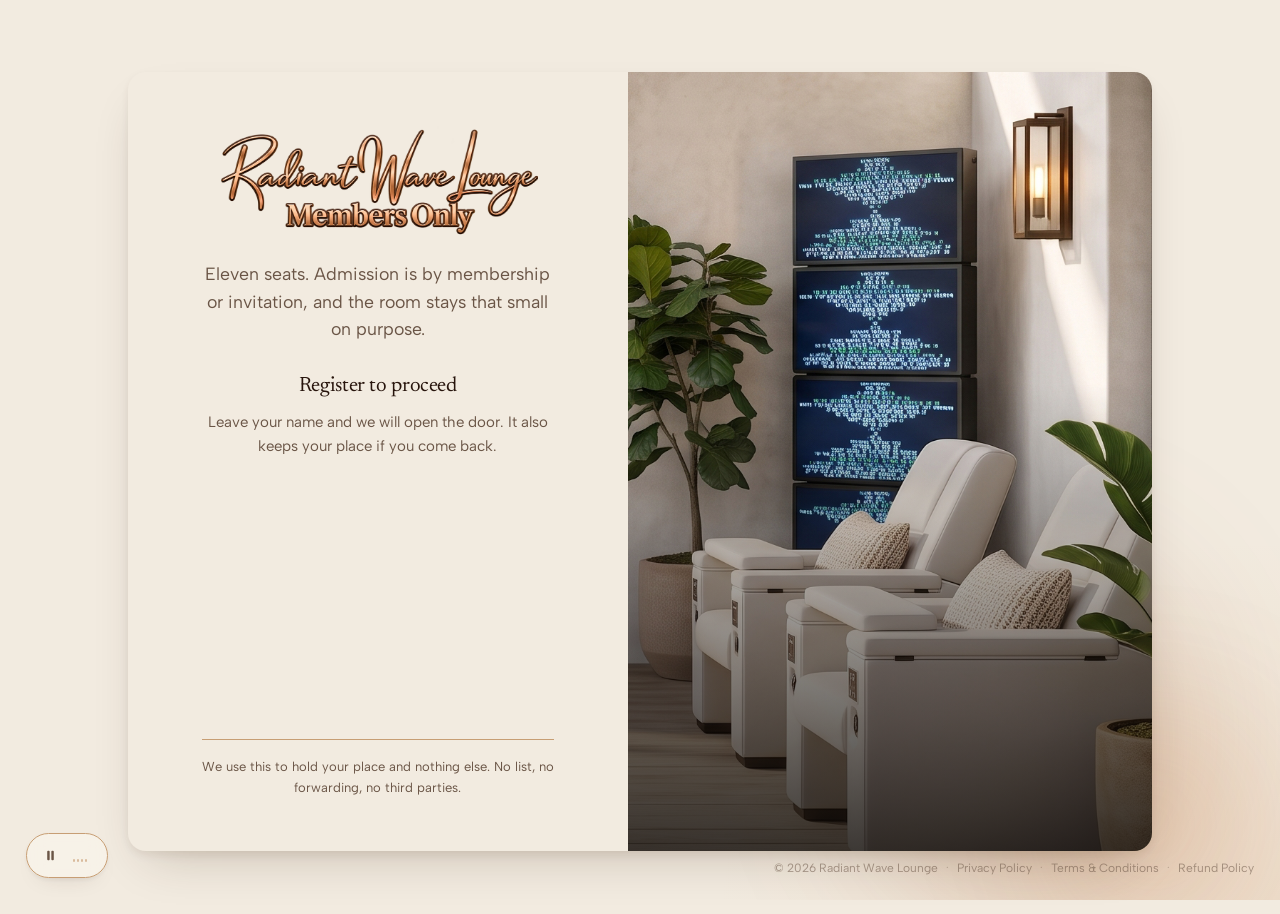
==== commit 6ce8bb1b: "Match the mockup type and apply it to every slide Newsreader headlines with a graded bronze italic c" ====
--- a/index.html
+++ b/index.html
@@ -9,7 +9,7 @@
 
 <link rel="preconnect" href="https://fonts.googleapis.com">
 <link rel="preconnect" href="https://fonts.gstatic.com" crossorigin>
-<link rel="stylesheet" href="https://fonts.googleapis.com/css2?family=Cormorant+Garamond:ital,wght@0,400;0,500;0,600;0,700;1,400;1,500;1,600&family=Manrope:wght@400;500;600;700;800&display=swap">
+<link rel="stylesheet" href="https://fonts.googleapis.com/css2?family=Newsreader:ital,opsz,wght@0,6..72,300..700;1,6..72,300..600&family=Albert+Sans:wght@400;500;600;700;800&display=swap">
 <link rel="stylesheet" href="assets/css/idecide.css">
 <link rel="stylesheet" href="assets/css/music.css">
 </head>
--- a/assets/css/idecide.css
+++ b/assets/css/idecide.css
@@ -13,23 +13,29 @@
   color-scheme: light;
 
   /* ground */
-  --paper:#F3EEE3;           /* warm cream ground */
-  --paper-lift:#FBF8F2;      /* warm ivory surfaces */
-  --paper-deep:#EAE2D3;
-  --paper-sink:#E9DCC8;
-  --paper-edge:#C7A984;      /* fine copper borders and separators */
-  --paper-edge-soft:#DDC9AE; /* the same line, one step quieter */
+  --paper:#F2EBE0;           /* warm cream ground (sampled from the mockups) */
+  --paper-lift:#F8F3EA;      /* ivory cards and panels */
+  --paper-deep:#E9DFD0;
+  --paper-sink:#E6D6C2;
+  --paper-edge:#C79E74;      /* card and panel border */
+  --paper-edge-soft:#DCC4A6; /* the same line, one step quieter */
   --line:#00000012;
 
   /* ink */
-  --ink:#302922;             /* espresso */
-  --ink-mid:#4A4037;
-  --ink-soft:#6B5D50;
+  --ink:#27140C;             /* near-black brown: headlines */
+  --ink-mid:#3A2820;         /* body copy */
+  --ink-soft:#6A5546;
 
   /* copper and its patina */
-  --copper:#A97243;          /* copper-gold: headline accents */
-  --copper-deep:#8F5837;     /* small accents, filled buttons */
-  --copper-lift:#B98457;
+  --copper:#AA6A2E;          /* bronze: the italic in a headline */
+  --copper-deep:#84401A;     /* bold copper words in running text */
+  --copper-lift:#BC7A38;
+  --bronze-top:#BE7B37;      /* the italic's light-to-dark grade */
+  --bronze-low:#9C5C26;
+  --btn-top:#AC6233;         /* filled button grade, sampled */
+  --btn-low:#934F23;
+  --rule:#A35A24;            /* the short rule and dividers */
+  --eyebrow:#6B2A0E;
   --copper-glow:#D6A070;
   --copper-wash:#A9724312;
   --copper-wash-2:#A9724324;
@@ -47,8 +53,8 @@
   --lift-2:0 2px 4px #3A200C0F, 0 10px 24px -14px #3A200C2E;
   --lift-3:0 4px 10px #3A200C14, 0 22px 48px -20px #3A200C3D;
 
-  --serif:"Cormorant Garamond","Cormorant",Garamond,Georgia,"Times New Roman",serif;
-  --ui:"Manrope",ui-sans-serif,system-ui,-apple-system,"Segoe UI",sans-serif;
+  --serif:"Newsreader",Georgia,"Times New Roman",serif;
+  --ui:"Albert Sans",ui-sans-serif,system-ui,-apple-system,"Segoe UI",sans-serif;
   --mono:ui-monospace,"Cascadia Code",Consolas,monospace;
 
   --measure:36rem;
@@ -2574,3 +2580,181 @@
   .slide--banner .head{font-size:clamp(2.2rem,9.5vw,3rem)}
   .offers--cards .offer{padding:1.4rem 1.1rem}
 }
+
+/* ==================================================================
+   THE MOCKUP TYPE, EVERYWHERE
+   Newsreader at display size for every headline: tight, high
+   contrast, the closing words in a graded bronze italic. Albert
+   Sans for everything read or pressed, set large enough to read
+   from arm's length. Colours are sampled from the approved
+   mockups. Every editorial slide uses it ("display": true).
+   ================================================================== */
+
+.head{
+  font-family:var(--serif);
+  font-optical-sizing:auto;
+  font-weight:400;
+  letter-spacing:-.03em;
+  color:var(--ink);
+}
+.slide--display .head{
+  font-weight:400;
+  font-size:clamp(2.8rem,5vw + .5rem,6.4rem);
+  line-height:.98;
+  letter-spacing:-.035em;
+}
+/* long two-line headlines step down so each line holds */
+.slide--display .head--long{font-size:clamp(2.5rem,3.7vw + .5rem,4.9rem);line-height:1.02}
+.slide--display .head__lead{
+  font-size:.6em;
+  letter-spacing:-.025em;
+  font-weight:400;
+  color:var(--ink);
+  margin-bottom:.06em;
+}
+
+/* the bronze italic, graded top to bottom like the mockup */
+.head .accent,
+.slide--display .head .accent{
+  font-style:italic;
+  font-weight:400;
+  letter-spacing:-.025em;
+  color:var(--copper);
+  background:linear-gradient(180deg,var(--bronze-top) 10%,var(--bronze-low) 95%);
+  -webkit-background-clip:text;
+          background-clip:text;
+  -webkit-text-fill-color:transparent;
+  padding-right:.06em;            /* the italic overhang stays inside the clip */
+  -webkit-box-decoration-break:clone;
+          box-decoration-break:clone;
+}
+@media (forced-colors:active){
+  .head .accent{-webkit-text-fill-color:currentColor;background:none}
+}
+
+.slide--display:not(.slide--banner) .cols__head::before{background:var(--rule);height:2px}
+.slide--display .eyebrow{color:var(--eyebrow);font-weight:500;letter-spacing:.28em}
+.eyebrow__mark{color:var(--copper-deep)}
+
+/* --- running text: big, warm, easy to read ---------------------- */
+.prose .accent,
+.choice__text .accent{color:var(--copper-deep);font-weight:800}
+.prose strong{font-weight:800;color:#1F0C06}
+
+.slide--display .cols__head .prose,
+.slide--display .cols__head .prose--lede{
+  font-size:clamp(1.12rem,.55vw + .95rem,1.55rem);
+  line-height:1.5;
+  color:var(--ink-mid);
+}
+.slide--display .cols__body .prose{
+  font-size:clamp(1.06rem,.42vw + .92rem,1.38rem);
+  line-height:1.55;
+  color:var(--ink-mid);
+  max-width:40rem;
+}
+.slide--display .cols__body .prose--lede{color:var(--ink)}
+.prose--title{font-weight:800;letter-spacing:-.01em;color:var(--ink)}
+.prose--fact{border-top-color:var(--rule)}
+
+/* --- answer cards ------------------------------------------------ */
+.slide--display .choice{border-radius:26px}
+.choice--secondary{
+  background:var(--paper-lift);
+  border-color:var(--paper-edge);
+  box-shadow:0 1px 2px #3A200C0A,0 12px 28px -20px #3A200C40;
+  color:var(--ink);
+}
+.slide--display .choice--secondary{
+  font-size:clamp(1.08rem,.55vw + .9rem,1.5rem);
+  font-weight:400;
+  letter-spacing:.005em;
+}
+.choice__arrow{
+  border:1.6px solid var(--copper-deep);
+  color:var(--copper-deep);
+  width:2.75rem;height:2.75rem;
+  font-size:1.15rem;
+}
+
+/* --- buttons: graded copper, white text -------------------------- */
+.choice--primary,
+.btn,
+.btn--fill{
+  background:linear-gradient(180deg,var(--btn-top) 0%,var(--btn-low) 100%);
+  border-color:var(--btn-low);
+  color:#FFFFFF;
+  box-shadow:0 2px 4px #3A200C14,0 16px 30px -18px #5A2E1099;
+}
+.choice--primary:hover,
+.btn:hover{
+  background:linear-gradient(180deg,#B66B3A 0%,#8A4920 100%);
+  box-shadow:0 2px 4px #3A200C1A,0 20px 34px -18px #5A2E10AA;
+}
+.slide--display .choice--primary{font-weight:700;font-size:clamp(1.08rem,.55vw + .9rem,1.5rem)}
+.choice--primary .choice__arrow{border-color:#FFFFFFCC;color:#FFFFFF}
+.btn--outline,
+.choice--outline{background:#FAF2E6;border:1px solid #CC916C;color:var(--ink)}
+.btn--outline:hover,.choice--outline:hover{background:#FDF8F0;border-color:var(--copper-deep)}
+.slide--display .choice--outline{font-weight:700;font-size:clamp(1.05rem,.5vw + .9rem,1.45rem)}
+.choice--outline .choice__arrow{color:#B76C27}
+.slide--display .choice--link{font-size:clamp(1.02rem,.45vw + .9rem,1.35rem)}
+.choice--link .choice__arrow--bare{color:#A35A24}
+.choice--quiet{font-size:clamp(.98rem,.3vw + .9rem,1.15rem);color:var(--ink-soft)}
+
+/* --- panels, cards and the type inside them --------------------- */
+.form--panel,.explore{background:var(--paper-lift);border-color:var(--paper-edge)}
+.form--panel .form__title,
+.explore__title,
+.offers__title,
+.offer__name{font-family:var(--serif);font-weight:500;letter-spacing:-.025em}
+.offer__amount,.member-note__big{font-family:var(--serif);font-weight:600;letter-spacing:-.02em}
+.member-note__italic{font-family:var(--serif);font-style:italic;font-weight:400;color:var(--copper)}
+.offer__hours-main,.offers__intro{color:var(--copper-deep)}
+.offers--cards .offer--emphasis{border-color:var(--btn-low)}
+.offer__features li::before{background:var(--copper-deep)}
+
+/* --- the rest of the funnel in the same layout ------------------- */
+/* content-heavy right columns (tables, panels, tiles, images, plain
+   forms) read top-down: the headline holds the top of the left
+   column while the right scrolls */
+@media (min-width:1000px){
+  .slide--display .cols:has(.compare-wrap,.panels,.tiles,.media,.counter,.price,.summary,.form:not(.form--panel)){
+    align-items:start;
+  }
+  .slide--display .cols:has(.compare-wrap,.panels,.tiles,.media,.counter,.price,.summary) .cols__head{
+    position:sticky;
+    top:clamp(3.5rem,8vh,5.5rem);
+  }
+  /* tables need the width */
+  .slide--display.slide--wide .cols{grid-template-columns:minmax(0,.72fr) minmax(0,1.28fr)}
+}
+.slide--display .cols__body .aside{font-size:clamp(1rem,.3vw + .9rem,1.2rem)}
+.slide--display .cols__body .choices{margin-top:clamp(1.75rem,3vh,2.5rem)}
+/* plain forms on these slides sit in the ivory panel too */
+.slide--display .cols__body .form--panel{margin-top:1.75rem}
+.slide--display .cols__body > .form--panel:first-child{margin-top:0}
+
+/* fine-tuning against the mockups */
+.slide--display .head{font-size:clamp(2.8rem,5.5vw + .4rem,7rem);line-height:1.02}
+.slide--display .head--long{font-size:clamp(2.3rem,2.9vw + .55rem,4.4rem);line-height:1.04}
+.slide--split-third .head,
+.slide--banner .head{line-height:1.02}
+.slide--display .cols__body .prose--title{
+  font-size:clamp(1.4rem,.9vw + 1.05rem,2.15rem);
+  line-height:1.2;
+  font-weight:800;
+  color:var(--ink);
+  margin-bottom:.5rem;
+}
+.choice__arrow.choice__arrow--bare{border:0;width:auto;height:auto;font-size:1.3rem}
+@media (min-width:1000px){
+  .slide--display.slide--split-third .head{font-size:clamp(2.5rem,2.9vw + .3rem,4.1rem)}
+}
+.slide--display.slide--banner .head{font-size:clamp(2.6rem,4.4vw + .4rem,5.4rem)}
+@media (max-width:520px){
+  .slide--display .head{font-size:clamp(2.4rem,11vw,3.4rem)}
+  .slide--display .head--long{font-size:clamp(2.05rem,8.6vw,2.7rem)}
+  .slide--display.slide--banner .head{font-size:clamp(2.2rem,9.5vw,3rem)}
+}
+.slide--display.slide--banner .cols__body .prose--center{max-width:none}
